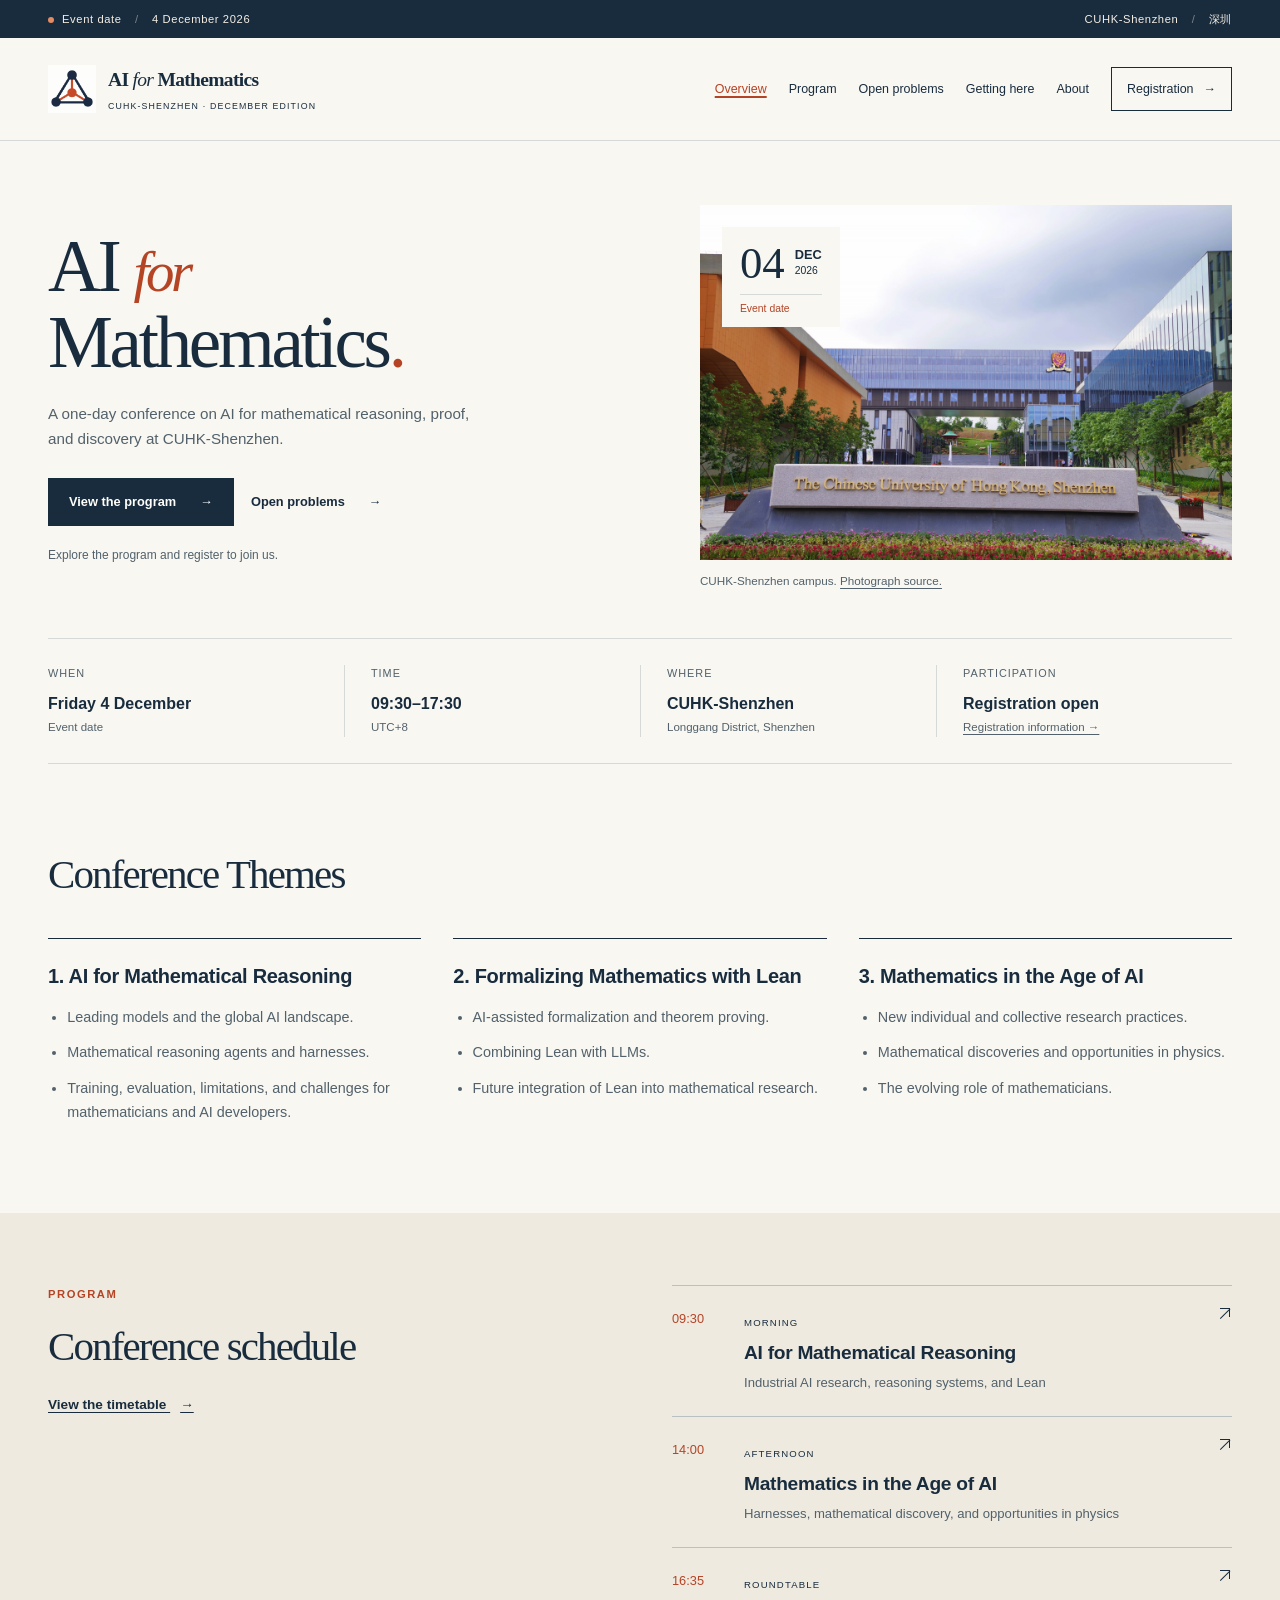
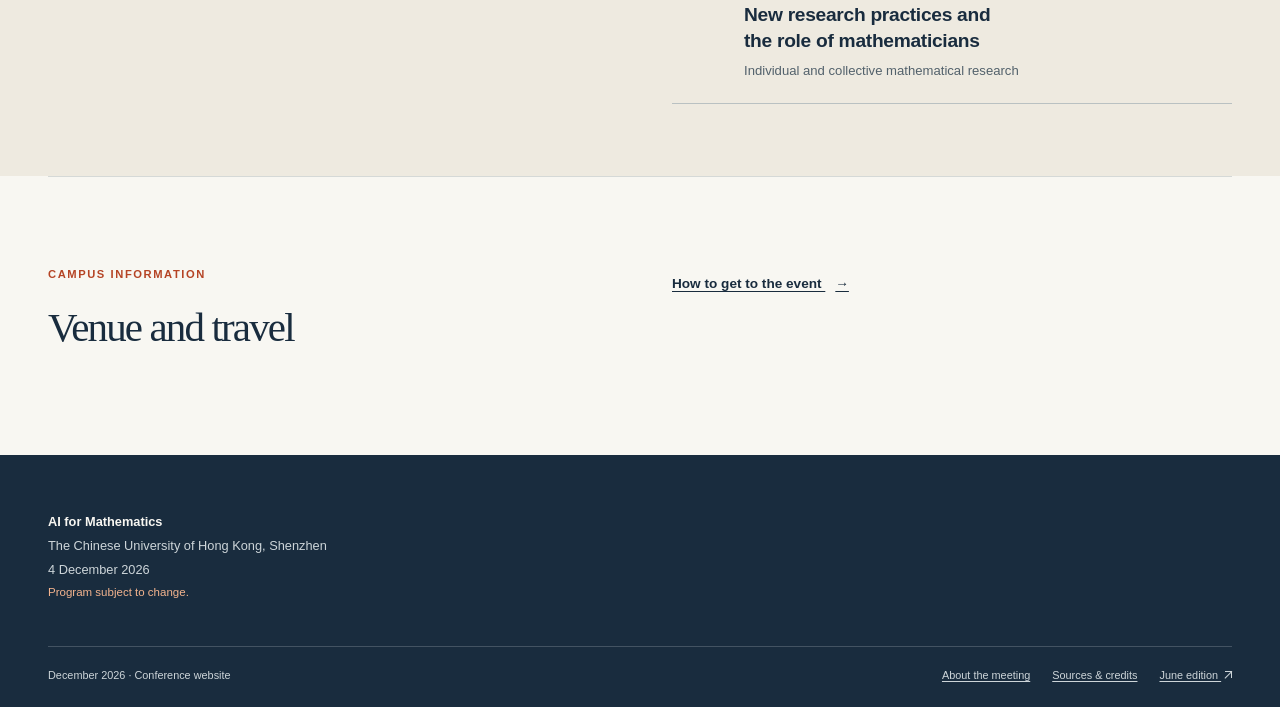
==== index.html @ a3232b74 "Move conference date to 4 December and simplify venue introduction" ====
<!doctype html>
<html lang="en">
<head>
  <meta charset="utf-8">
  <meta name="viewport" content="width=device-width, initial-scale=1">
  <meta name="description" content="A one-day meeting on AI for mathematical reasoning, proof, and discovery at CUHK-Shenzhen in December 2026.">
  <meta name="theme-color" content="#192c3e">
  <meta property="og:title" content="Overview | AI for Mathematics">
  <meta property="og:description" content="A one-day meeting on AI for mathematical reasoning, proof, and discovery at CUHK-Shenzhen in December 2026.">
  <meta property="og:type" content="website">
  <title>Overview | AI for Mathematics · CUHK-Shenzhen</title>
  <link rel="icon" href="assets/images/conference-icon.png" type="image/png">
  <link rel="stylesheet" href="assets/css/styles.css?v=graph-icon">
  <script src="assets/js/event-config.js?v=date-20261204" defer></script>
  <script src="assets/js/main.js?v=website-wording" defer></script>
</head>
<body>
<a class="skip-link" href="#main">Skip to content</a>
<div class="announcement"><div class="container announcement-inner"><span><span class="status-dot"></span><span data-date-status>Event date</span> <span class="announcement-separator">/</span> <span data-event-date>4 December 2026</span></span><span>CUHK-Shenzhen <span class="announcement-separator">/</span> 深圳</span></div></div>
<header class="site-header">
 <div class="container header-inner">
  <a class="brand" href="index.html" aria-label="AI for Mathematics, home"><img class="brand-symbol" src="assets/images/conference-icon.png" alt="" width="48" height="48" aria-hidden="true"><span><strong>AI <i>for</i> Mathematics</strong><small>CUHK-SHENZHEN · DECEMBER EDITION</small></span></a>
  <button class="menu-toggle" type="button" aria-expanded="false" aria-controls="site-nav" hidden><span>Menu</span><span class="menu-icon" aria-hidden="true"></span></button>
  <nav id="site-nav" aria-label="Main navigation"><a href="index.html" aria-current="page">Overview</a>
<a href="program.html">Program</a>
<a href="problems.html">Open problems</a>
<a href="venue.html">Getting here</a>
<a href="about.html?v=jingbang-profile">About</a><a class="nav-register" href="registration.html?v=participation-link">Registration <span aria-hidden="true">→</span></a></nav>
 </div>
</header>
<main id="main" tabindex="-1">

<section class="hero container">
 <div class="hero-copy"><h1>AI <em>for</em><br>Mathematics<span class="orange-dot">.</span></h1><p class="hero-description">A one-day conference on AI for mathematical reasoning, proof, and discovery at CUHK-Shenzhen.</p><div class="actions"><a class="button button-primary" href="program.html">View the program <span aria-hidden="true">→</span></a><a class="button button-text" href="problems.html">Open problems <span aria-hidden="true">→</span></a></div><p class="hero-note">Explore the program and register to join us.</p></div>
 <figure class="hero-figure"><div class="hero-art-wrap hero-photo-wrap"><img src="assets/images/cuhk-shenzhen.jpg" alt="CUHK-Shenzhen campus buildings and the university name on the entrance sign" width="2560" height="1709" fetchpriority="high"><div class="date-stamp"><span data-date-day>04</span><div><strong data-date-month>DEC</strong><small data-date-year>2026</small></div><small class="stamp-label" data-date-status>Event date</small></div></div><figcaption>CUHK-Shenzhen campus. <a href="credits.html#campus-photo">Photograph source.</a></figcaption></figure>
</section>
<div class="container"><dl class="event-strip"><div><dt>When</dt><dd><span data-event-weekday>Friday, 4 December</span><small data-date-status>Event date</small></dd></div><div><dt>Time</dt><dd><span data-event-hours>09:30–17:30</span><small>UTC+8</small></dd></div><div><dt>Where</dt><dd>CUHK-Shenzhen<small>Longgang District, Shenzhen</small></dd></div><div><dt>Participation</dt><dd><span data-registration-state>Registration open</span><small><a href="registration.html?v=participation-link">Registration information →</a></small></dd></div></dl></div>
<section class="section container" aria-labelledby="conference-themes">
 <h2 class="themes-heading" id="conference-themes">Conference Themes</h2>
 <div class="theme-grid">
  <article><h3>1. AI for Mathematical Reasoning</h3><ul><li>Leading models and the global AI landscape.</li><li>Mathematical reasoning agents and harnesses.</li><li>Training, evaluation, limitations, and challenges for mathematicians and AI developers.</li></ul></article>
  <article><h3>2. Formalizing Mathematics with Lean</h3><ul><li>AI-assisted formalization and theorem proving.</li><li>Combining Lean with LLMs.</li><li>Future integration of Lean into mathematical research.</li></ul></article>
  <article><h3>3. Mathematics in the Age of AI</h3><ul><li>New individual and collective research practices.</li><li>Mathematical discoveries and opportunities in physics.</li><li>The evolving role of mathematicians.</li></ul></article>
 </div>
</section>
<section class="program-peek"><div class="container split-section"><div><div class="eyebrow">PROGRAM</div><h2>Conference schedule</h2><a class="text-link" href="program.html">View the timetable <span aria-hidden="true">→</span></a></div><div class="day-outline"><a href="program.html#morning"><span class="outline-time">09:30</span><div><small>MORNING</small><h3>AI for Mathematical Reasoning</h3><p>Industrial AI research, reasoning systems, and Lean</p></div><span class="external-arrow" aria-hidden="true"></span></a><a href="program.html#afternoon"><span class="outline-time">14:00</span><div><small>AFTERNOON</small><h3>Mathematics in the Age of AI</h3><p>Harnesses, mathematical discovery, and opportunities in physics</p></div><span class="external-arrow" aria-hidden="true"></span></a><a href="program.html#roundtable"><span class="outline-time">16:35</span><div><small>ROUNDTABLE</small><h3>New research practices and the role of mathematicians</h3><p>Individual and collective mathematical research</p></div><span class="external-arrow" aria-hidden="true"></span></a></div></div></section>
<section class="container section final-split"><div><div class="eyebrow">CAMPUS INFORMATION</div><h2>Venue and travel</h2></div><div><a class="text-link" href="venue.html">How to get to the event <span aria-hidden="true">→</span></a></div></section>

</main>
<footer class="site-footer"><div class="container footer-top"><div class="footer-details"><strong>AI for Mathematics</strong><span>The Chinese University of Hong Kong, Shenzhen</span><span data-event-date>4 December 2026</span><small>Program subject to change.</small></div></div><div class="container footer-bottom"><span>December 2026 · Conference website</span><div><a href="about.html?v=jingbang-profile">About the meeting</a><a href="credits.html">Sources &amp; credits</a><a href="https://rybindmitry.github.io/events/ai-math-day.html" target="_blank" rel="noopener noreferrer">June edition&nbsp;<span class="external-arrow" aria-hidden="true"></span></a></div></div></footer><div class="toast" role="status" aria-live="polite"></div>
</body>
</html>
---- assets/css/styles.css ----
/* Shared static-site styles. No external fonts or runtime dependencies. */
:root {
  --ink: #192c3e;
  --muted: #52616b;
  --paper: #f8f7f2;
  --white: #fffefa;
  --line: #d5d9d7;
  --accent: #b54425;
  --orange: #e58b62;
  --soft: #eeeae0;
  --serif: Georgia, 'Times New Roman', serif;
  --sans: -apple-system, BlinkMacSystemFont, 'Segoe UI', sans-serif;
}
* { box-sizing: border-box; }
html { scroll-behavior: smooth; scroll-padding-top: 2rem; }
body { margin: 0; background: var(--paper); color: var(--ink); font: 1rem/1.65 var(--sans); }
[hidden] { display: none !important; }
::selection { background: #f3c5a9; color: var(--ink); }
a { color: inherit; text-underline-offset: .22em; text-decoration-thickness: 1px; }
a:hover { color: var(--accent); }
button, input { font: inherit; }
button, a { -webkit-tap-highlight-color: transparent; }
button { cursor: pointer; }
:focus-visible { outline: 3px solid var(--accent); outline-offset: 5px; }
img { display: block; max-width: 100%; height: auto; }
figure, dl, dd { margin: 0; }
h1, h2, h3, p { margin: 0 0 1rem; }
h1, h2, h3 { line-height: 1.12; font-weight: 500; text-wrap: balance; }
h1, h2 { font-family: var(--serif); letter-spacing: -.045em; }
h1 { font-size: clamp(3rem, 5.6vw, 5.5rem); }
h2 { font-size: clamp(2rem, 3.2vw, 3rem); }
h3 { font-size: 1.25rem; font-weight: 600; line-height: 1.35; letter-spacing: -.015em; }
h1 em, h2 em { font-weight: 400; color: var(--accent); }
p { color: var(--muted); }
p:last-child { margin-bottom: 0; }
small, .small, .source-note { font-size: .82rem; line-height: 1.65; }
strong { font-weight: 600; }
hr { border: 0; border-top: 1px solid var(--line); margin: 2rem 0; }
.container { width: min(1200px, calc(100% - 96px)); margin-inline: auto; }
.section { padding-block: 88px; }
.section-top-small { padding-top: 24px; }
.section-bottom { padding-bottom: 88px; }
.eyebrow { color: var(--accent); font-size: .7rem; font-weight: 700; letter-spacing: .14em; line-height: 1.65; margin-bottom: 1.3rem; text-transform: uppercase; }
.muted, figcaption { color: var(--muted); }
figcaption { font-size: .73rem; line-height: 1.6; padding-top: .75rem; }
.skip-link { position: fixed; z-index: 20; top: 8px; left: 8px; padding: .7rem 1.2rem; background: var(--white); transform: translateY(-150%); }
.skip-link:focus { transform: translateY(0); }
.sr-only { position: absolute; width: 1px; height: 1px; padding: 0; margin: -1px; overflow: hidden; clip-path: inset(50%); white-space: nowrap; border: 0; }
.announcement { background: var(--ink); color: #f5eee3; font-size: .7rem; letter-spacing: .055em; }
.announcement-inner { min-height: 38px; display: flex; justify-content: space-between; align-items: center; gap: 12px; }
.announcement-separator { opacity: .45; margin-inline: .6rem; }
.status-dot { display: inline-block; width: 6px; height: 6px; border-radius: 50%; background: var(--orange); margin-right: .5rem; vertical-align: middle; }
.site-header { border-bottom: 1px solid var(--line); }
.header-inner { display: flex; justify-content: space-between; align-items: center; gap: 24px; min-height: 102px; }
.brand { display: flex; align-items: center; gap: 12px; text-decoration: none; flex-shrink: 0; }
.brand-symbol { display: block; width: 48px; height: 48px; flex: 0 0 auto; object-fit: contain; }
.brand strong { display: block; font-family: var(--serif); font-size: 1.22rem; letter-spacing: -.035em; }
.brand i { font-weight: 400; }
.brand small { display: block; font-size: .55rem; letter-spacing: .13em; margin-top: 3px; }
#site-nav { display: flex; align-items: center; gap: 22px; }
#site-nav a { display: flex; align-items: center; gap: 10px; min-height: 44px; font-size: .78rem; text-decoration: none; white-space: nowrap; }
#site-nav a[aria-current] { color: var(--accent); text-decoration: underline; text-decoration-thickness: 2px; }
#site-nav .nav-register { padding-inline: 15px; border: 1px solid var(--ink); }
#site-nav .nav-register:hover { background: var(--ink); color: var(--white); }
.menu-toggle { min-height: 44px; padding: 8px 12px; border: 1px solid var(--line); background: transparent; color: var(--ink); align-items: center; gap: 12px; }
.menu-icon, .menu-icon::after { display: block; width: 16px; height: 1px; background: currentColor; }
.menu-icon::after { content: ''; transform: translateY(5px); }
.actions { display: flex; flex-wrap: wrap; align-items: center; gap: 16px; margin-top: 1.7rem; }
.button { display: inline-flex; justify-content: center; align-items: center; gap: 24px; min-height: 48px; padding: 12px 20px; font-size: .8rem; font-weight: 600; line-height: 1.6; text-decoration: none; border: 1px solid transparent; text-align: center; }
.button-primary { background: var(--ink); color: var(--white); }
.button-primary:hover { background: var(--accent); color: white; }
.button-outline { border-color: var(--ink); background: transparent; color: var(--ink); }
.button-outline:hover { background: var(--ink); color: var(--white); }
.button-text { padding-inline: 0; }
.button-text:hover { text-decoration: underline; }
.button-light { background: var(--paper); color: var(--ink); }
.button-light:hover { background: #f3c5a9; color: var(--ink); }
.text-link { display: inline-block; font-size: .85rem; font-weight: 600; padding-block: 8px; }
.text-link span { margin-left: 10px; }
.external-arrow { display: inline-block; position: relative; width: .7em; height: .7em; margin-left: .3em; vertical-align: .05em; flex: 0 0 .7em; }
.external-arrow::before { content: ''; position: absolute; inset: 0 0 auto auto; width: .55em; height: .55em; border-top: 1px solid currentColor; border-right: 1px solid currentColor; }
.external-arrow::after { content: ''; position: absolute; top: 0; right: 0; width: .9em; border-top: 1px solid currentColor; transform: rotate(-45deg); transform-origin: right; }
.hero { display: grid; grid-template-columns: 1.12fr 1fr; gap: 56px; padding-block: 64px 48px; align-items: center; }
.hero h1 { font-size: clamp(3.8rem, 5.7vw, 5.6rem); line-height: 1.04; margin-bottom: 20px; }
.hero h1 em { font-size: .78em; }
.orange-dot { color: var(--accent); }
.mini-rule { display: inline-block; width: 22px; height: 1px; background: currentColor; vertical-align: middle; margin-right: 8px; }
.hero-description { max-width: 440px; font-size: .95rem; }
.hero-note { font-size: .75rem; margin-top: 20px; }
.hero-art-wrap { position: relative; background: var(--ink); overflow: hidden; }
.hero-art-wrap > img { width: 100%; aspect-ratio: 1.08; object-fit: cover; }
.hero-art-wrap.hero-photo-wrap > img { aspect-ratio: 3 / 2; }
.date-stamp { position: absolute; top: 22px; left: 22px; display: grid; grid-template-columns: auto auto; column-gap: 10px; background: var(--paper); padding: 14px 18px 10px; }
.date-stamp > span { font-family: var(--serif); font-size: 2.8rem; line-height: 1; }
.date-stamp > div { display: grid; align-content: center; }
.date-stamp strong { font-size: .8rem; line-height: 1.1; }
.date-stamp small { font-size: .65rem; }
.date-stamp .stamp-label { grid-column: 1/-1; border-top: 1px solid var(--line); padding-top: 5px; margin-top: 8px; color: var(--accent); }
.art-label { display: flex; align-items: flex-end; justify-content: space-between; gap: 16px; position: absolute; bottom: 24px; left: 24px; right: 24px; font-size: .61rem; letter-spacing: .12em; line-height: 1.6; color: #f8f7f2; }
.art-label > span:last-child { font-size: 1.5rem; color: var(--orange); }
.event-strip { display: grid; grid-template-columns: repeat(4, 1fr); border-block: 1px solid var(--line); padding-block: 26px; }
.event-strip > div { border-left: 1px solid var(--line); padding-inline: 26px; }
.event-strip > div:first-child { border-left: 0; padding-left: 0; }
dt { font-size: .68rem; letter-spacing: .09em; text-transform: uppercase; color: var(--muted); margin-bottom: 8px; }
.event-strip dd { font-size: 1rem; font-weight: 600; }
.event-strip small { display: block; color: var(--muted); font-size: .72rem; font-weight: 400; }
.section-heading, .split-section, .final-split { display: grid; grid-template-columns: 1fr 1fr; gap: 64px; align-items: start; }
.section-heading { align-items: end; margin-bottom: 40px; }
.section-heading > p { max-width: 440px; }
.section-heading h2 { margin-bottom: 0; }
.themes-heading { margin-bottom: 40px; }
.theme-grid { display: grid; grid-template-columns: repeat(3, 1fr); gap: 32px; }
.theme-grid article { padding-top: 24px; border-top: 1px solid var(--ink); }
.theme-grid ul { margin: 0; padding-left: 1.2rem; color: var(--muted); font-size: .9rem; }
.theme-grid li + li { margin-top: 12px; }
.theme-grid strong { color: var(--ink); }
.program-peek, .problem-session-band { background: var(--soft); padding-block: 72px; }
.day-outline > a { display: grid; grid-template-columns: 54px 1fr 18px; gap: 18px; border-top: 1px solid #b9c1c2; padding-block: 22px; text-decoration: none; }
.day-outline > a:last-child { border-bottom: 1px solid #b9c1c2; }
.outline-time { font-size: .8rem; font-variant-numeric: tabular-nums; color: var(--accent); }
.day-outline small { font-size: .6rem; letter-spacing: .12em; }
.day-outline h3 { margin-block: 6px; font-size: 1.2rem; }
.day-outline p { font-size: .82rem; }
.problem-banner { background: var(--ink); color: var(--paper); display: grid; grid-template-columns: 1fr 1fr; gap: 32px; padding: 48px; align-items: center; }
.problem-banner .eyebrow, .problem-banner h2 em { color: #f4b48e; }
.problem-banner p { color: #cdd5d9; font-size: .9rem; }
.math-art { min-width: 0; }
.math-art img { width: 100%; }
.math-art > span { display: block; color: #cdd5d9; text-align: center; font-family: var(--serif); font-style: italic; font-size: .9rem; }
.final-split { border-top: 1px solid var(--line); }
.site-footer { background: var(--ink); color: var(--paper); padding-block: 56px 22px; }
.footer-top { display: flex; justify-content: space-between; gap: 32px; padding-bottom: 44px; }
.footer-details { display: grid; gap: 3px; font-size: .8rem; color: #cdd5d9; }
.footer-details strong { color: var(--paper); }
.footer-details small { color: #f4b48e; font-size: .72rem; }
.footer-bottom { border-top: 1px solid #435362; padding-top: 20px; display: flex; justify-content: space-between; gap: 24px; font-size: .68rem; color: #cdd5d9; }
.footer-bottom > div { display: flex; flex-wrap: wrap; gap: 22px; }
.site-footer a:hover { color: #f4b48e; }
.page-intro { padding-block: 64px 42px; border-bottom: 1px solid var(--line); margin-bottom: 24px; }
.page-intro h1 { max-width: 900px; }
.page-lead { max-width: 650px; font-size: 1.05rem; margin-top: 22px; }
.program-subtitle { font-family: var(--serif); color: var(--ink); font-size: clamp(1.4rem, 2.4vw, 2rem); line-height: 1.3; }
.program-date { font-size: .9rem; }
.program-overview { max-width: 750px; margin-top: 22px; font-size: 1.05rem; }
.program-overview p + p { margin-top: 12px; }
.program-period-label { color: var(--accent); font-size: .78em; font-weight: 700; letter-spacing: .08em; margin-right: .4em; }
.notice { display: flex; align-items: flex-start; gap: 16px; background: #f0e9db; border-left: 3px solid var(--accent); padding: 20px 24px; font-size: .88rem; }
.notice strong { display: block; margin-bottom: 4px; }
.notice-mark { flex: 0 0 23px; border: 1px solid var(--accent); color: var(--accent); text-align: center; height: 23px; line-height: 21px; border-radius: 50%; font-family: var(--serif); font-style: italic; }
.program-toolbar { display: flex; flex-wrap: wrap; align-items: center; justify-content: space-between; gap: 20px; padding-block: 30px; }
.filter-group { display: inline-flex; flex-wrap: wrap; border: 1px solid var(--line); padding: 4px; gap: 4px; }
.filter-group button { min-height: 40px; border: 0; background: transparent; padding: 8px 16px; color: var(--ink); font-size: .78rem; }
.filter-group button[aria-pressed=true] { background: var(--ink); color: var(--paper); }
.filter-group button:hover { text-decoration: underline; }
.toolbar-links { display: flex; flex-wrap: wrap; align-items: center; gap: 20px; font-size: .75rem; }
.text-button { border: 0; padding: 8px 0; background: transparent; color: var(--ink); font-size: .8rem; text-decoration: underline; text-underline-offset: .2em; min-height: 44px; }
.schedule-block { margin-top: 30px; }
.schedule-heading { display: flex; align-items: baseline; gap: 32px; padding-block: 18px; border-bottom: 2px solid var(--ink); }
.schedule-heading > span { font-size: .7rem; text-transform: uppercase; letter-spacing: .1em; color: var(--accent); min-width: 86px; }
.schedule-heading h2 { font-size: 2rem; margin: 0; min-width: 0; }
.schedule-row { display: grid; grid-template-columns: 86px 1fr 64px; gap: 32px; border-bottom: 1px solid var(--line); padding: 28px 20px 28px 0; }
.session-time { display: grid; align-content: start; font-size: .88rem; font-variant-numeric: tabular-nums; }
.session-time time { font-weight: 600; }
.session-time span { color: var(--muted); }
.session-type { color: var(--accent); font-size: .64rem; letter-spacing: .1em; text-transform: uppercase; }
.session-content h3 { margin-block: 6px 8px; }
.session-content p { font-size: .88rem; margin-bottom: 6px; }
.session-content .speaker-status { font-size: .75rem; font-style: italic; }
.session-duration { color: var(--muted); text-align: right; font-size: .75rem; padding-top: 4px; }
.schedule-break { background: var(--soft); padding-left: 16px; }
.schedule-break h3 { font-family: var(--serif); font-weight: 400; font-size: 1.4rem; }
.simple-callout { padding: 36px; border: 1px solid var(--line); display: flex; flex-wrap: wrap; justify-content: space-between; align-items: center; gap: 24px; }
.simple-callout h2 { font-size: 2rem; }
.simple-callout > div { max-width: 700px; }
.simple-callout .actions { margin-top: 0; }
.registration-layout, .about-grid, .venue-lead, .problem-intro, .travel-layout, .faq-section { display: grid; grid-template-columns: 1fr 1fr; gap: 64px; align-items: start; }
.registration-panel, .about-facts { background: var(--white); padding: 36px; border: 1px solid var(--line); }
.registration-panel h2 { margin-top: 24px; }
.pill { display: inline-flex; align-items: center; padding: 5px 10px; font-size: .65rem; letter-spacing: .06em; font-weight: 600; border: 1px solid #cba58a; color: #88371e; background: #fbefe5; }
.opening-line { font-size: .85rem; font-weight: 600; margin-bottom: 8px; }
.registration-closed { padding: 20px; background: var(--soft); margin-top: 24px; }
.registration-open, .registration-qr { margin-top: 24px; }
.registration-qr img { margin-bottom: 10px; }
.info-list > div { padding-block: 14px; border-bottom: 1px solid var(--line); }
.info-list > div:last-child { border-bottom: 0; }
.info-list small { display: block; color: var(--muted); margin-top: 3px; }
.info-list dt { margin-bottom: 4px; }
.registration-aside { padding-top: 12px; }
.numbered-steps { list-style: none; padding: 0; margin: 28px 0 0; }
.numbered-steps li { display: grid; grid-template-columns: 32px 1fr; gap: 20px; border-top: 1px solid var(--line); padding-block: 24px; }
.numbered-steps li > span { color: var(--accent); font-size: .75rem; }
.numbered-steps p { font-size: .9rem; }
.faq-section { grid-template-columns: .7fr 1fr; }
.faq-list details { border-top: 1px solid var(--line); }
.faq-list details:last-child { border-bottom: 1px solid var(--line); }
.faq-list summary { cursor: pointer; display: flex; align-items: center; justify-content: space-between; gap: 20px; padding-block: 20px; font-size: .92rem; font-weight: 600; list-style: none; }
.faq-list summary::-webkit-details-marker { display: none; }
.faq-list summary > span { color: var(--accent); font-size: 1.2rem; }
.faq-list details[open] summary > span { transform: rotate(45deg); }
.faq-list details p { padding-bottom: 22px; font-size: .9rem; }
.prose h2 { font-size: 2.15rem; }
.spaced-heading { margin-top: 42px; }
.about-grid { grid-template-columns: 1.25fr .8fr; }
.archive-panel { display: grid; grid-template-columns: 160px 1fr; gap: 40px; border-block: 1px solid var(--line); padding-block: 40px; }
.archive-date { display: grid; align-content: start; padding-block: 8px; border-right: 1px solid var(--line); }
.archive-date > span { font-family: var(--serif); font-size: 5rem; line-height: 1; }
.archive-date strong { font-size: .8rem; margin-block: 10px; }
.archive-date small { font-size: .6rem; letter-spacing: .1em; color: var(--accent); }
.problem-guide { padding: 40px; background: var(--soft); }
.problem-guide h2 { font-size: 2.2rem; }
.problem-checklist { display: grid; grid-template-columns: repeat(4, 1fr); gap: 24px; }
.problem-checklist article { border-top: 1px solid var(--line); padding-top: 20px; }
.problem-checklist article > span { display: block; color: var(--accent); font: 2rem/1.2 var(--serif); margin-bottom: 24px; }
.problem-checklist h3 { font-size: 1.1rem; }
.problem-checklist p { font-size: .88rem; }
.download-row { display: flex; flex-wrap: wrap; justify-content: space-between; align-items: center; gap: 24px; margin-top: 32px; padding-top: 24px; border-top: 1px solid var(--line); }
.download-row p { margin: 0; font-size: .9rem; }
.venue-lead { align-items: stretch; gap: 40px; }
.venue-map { align-self: start; background: var(--white); border: 1px solid var(--line); }
.campus-map-link { display: block; }
.campus-map-link img { width: 100%; height: auto; }
.venue-map figcaption { padding: 16px 20px; border-top: 1px solid var(--line); font-size: .78rem; }
.venue-map figcaption p { margin-top: 8px; }
.address-panel { padding-block: 20px; }
address { font-style: normal; margin-bottom: 24px; }
.chinese-address { border-top: 1px solid var(--line); padding-top: 20px; margin-bottom: 20px; }
.chinese-address strong, .chinese-address span { display: block; }
.chinese-address span { color: var(--muted); font-size: .9rem; }
.address-panel .small { margin-block: 12px; }
.venue-details { display: grid; grid-template-columns: repeat(3,1fr); margin-top: 24px; border-block: 1px solid var(--line); }
.venue-details > div { padding: 24px; border-left: 1px solid var(--line); }
.venue-details > div:first-child { padding-left: 0; border-left: 0; }
.venue-details small { display: block; color: var(--muted); }
.travel-layout { grid-template-columns: .7fr 1fr; }
.travel-methods article { display: grid; grid-template-columns: 36px 1fr; gap: 20px; padding-block: 28px; border-top: 1px solid var(--line); }
.travel-methods article:first-child { padding-top: 0; border-top: 0; }
.travel-methods p { font-size: .9rem; }
.transport-symbol { border: 1px solid var(--line); width: 36px; height: 36px; display: grid; place-items: center; color: var(--accent); }
.metro-line { display: inline-block; border: 1px solid var(--line); padding: 0 6px; font-size: .78rem; white-space: nowrap; color: var(--ink); }
.visitor-note { padding: 40px; background: var(--soft); }
.visitor-note .source-note { margin-top: 26px; }
.credits-content { max-width: 850px; padding-bottom: 88px; }
.credits-content article { padding-block: 32px; border-bottom: 1px solid var(--line); scroll-margin-top: 24px; }
.credits-content article:first-child { padding-top: 0; }
.credits-content h2 { font-size: 2.2rem; }
.source-list { list-style: none; padding: 0; }
.source-list li { padding-block: 14px; }
.source-list span { display: block; color: var(--muted); font-size: .85rem; padding-top: 4px; }
.toast { position: fixed; bottom: 24px; left: 50%; transform: translateX(-50%); max-width: calc(100% - 32px); width: max-content; background: var(--ink); color: var(--paper); padding: 12px 20px; font-size: .85rem; box-shadow: 0 4px 20px #192c3e22; z-index: 10; }
.toast:empty { display: none; }
@media (max-width: 1120px) {
  .container { width: calc(100% - 64px); }
  .header-inner { flex-wrap: wrap; padding-block: 20px; gap: 12px; }
  #site-nav { gap: 18px; }
  .hero { gap: 32px; }
  .hero h1 { font-size: clamp(3.4rem, 6vw, 4.7rem); }
  .hero .actions { gap: 8px; }
  .hero .button { padding-inline: 12px; gap: 12px; }
  .registration-layout, .about-grid, .venue-lead, .problem-intro, .travel-layout, .faq-section, .split-section, .section-heading, .final-split { gap: 36px; }
  .event-strip > div { padding-inline: 16px; }
  .event-strip dd { font-size: .9rem; }
}
@media (max-width: 760px) {
  .container { width: calc(100% - 40px); }
  .announcement { font-size: .62rem; letter-spacing: .015em; }
  .announcement-inner { min-height: 40px; }
  .announcement-inner > span:last-child { display: none; }
  .announcement-separator { margin-inline: .3rem; }
  .header-inner { padding-block: 16px; min-height: 84px; gap: 12px; }
  .brand { gap: 8px; }
  .brand-symbol { width: 42px; height: 42px; }
  .brand strong { font-size: 1.12rem; }
  .brand small { font-size: .48rem; letter-spacing: .09em; }
  .menu-toggle:not([hidden]) { display: flex; font-size: .75rem; }
  #site-nav { width: 100%; flex-wrap: wrap; gap: 0; border-top: 1px solid var(--line); margin-top: 4px; padding-top: 8px; }
  #site-nav a { width: 50%; min-height: 48px; padding: 8px; font-size: .85rem; }
  #site-nav .nav-register { border: 0; padding-inline: 8px; }
  #site-nav[data-collapsed=true] { display: none; }
  .hero, .section-heading, .split-section, .final-split, .registration-layout, .about-grid, .venue-lead, .problem-intro, .travel-layout, .faq-section { grid-template-columns: 1fr; gap: 32px; }
  .hero { padding-block: 40px 32px; }
  .hero h1 { font-size: clamp(3rem, 10vw, 4.8rem); }
  .hero-description { max-width: 100%; }
  .hero .actions { gap: 16px; }
  .hero .button { padding-inline: 16px; }
  .hero .button-text { padding-inline: 0; }
  .hero-art-wrap > img { aspect-ratio: 1.25; }
  .date-stamp { top: 18px; left: 18px; padding: 12px 16px 8px; }
  .art-label { bottom: 18px; left: 18px; right: 18px; }
  .event-strip { grid-template-columns: 1fr 1fr; padding-block: 0; }
  .event-strip > div { padding: 20px 16px; }
  .event-strip > div:first-child { padding-left: 0; }
  .event-strip > div:nth-child(3) { padding-left: 0; border-left: 0; }
  .event-strip > div:nth-child(n+3) { border-top: 1px solid var(--line); }
  .event-strip dd { font-size: .9rem; }
  .section { padding-block: 52px; }
  .section-bottom { padding-bottom: 52px; }
  .eyebrow { font-size: .64rem; margin-bottom: 16px; }
  .theme-grid { grid-template-columns: 1fr; gap: 28px; }
  .program-peek, .problem-session-band { padding-block: 48px; }
  .day-outline > a { grid-template-columns: 46px 1fr 14px; gap: 12px; }
  .problem-banner { grid-template-columns: 1fr; padding: 28px; gap: 8px; }
  .math-art img { max-height: 250px; }
  .footer-top { flex-direction: column; gap: 32px; padding-bottom: 32px; }
  .site-footer { padding-top: 40px; }
  .footer-bottom { flex-direction: column; gap: 16px; }
  .footer-bottom > div { gap: 20px; }
  .page-intro { padding-block: 40px 32px; margin-bottom: 24px; }
  .page-intro h1 { font-size: clamp(2.8rem, 9.3vw, 4rem); }
  .page-lead { font-size: 1rem; }
  .notice { padding: 18px; gap: 12px; }
  .program-toolbar { align-items: flex-start; }
  .toolbar-links { gap: 12px 20px; }
  .filter-group { width: 100%; }
  .filter-group button { flex: 1; padding-inline: 10px; }
  .schedule-heading { display: block; }
  .schedule-heading > span { display: block; margin-bottom: 10px; }
  .schedule-heading h2 { font-size: 1.8rem; }
  .schedule-row { grid-template-columns: 58px 1fr; gap: 12px 16px; padding: 22px 0; }
  .session-time { font-size: .78rem; }
  .session-content h3 { font-size: 1.12rem; }
  .session-duration { grid-column: 1; grid-row: 2; text-align: left; padding-top: 0; font-size: .65rem; }
  .session-content { grid-column: 2; grid-row: 1 / 3; }
  .schedule-break { padding-inline: 12px; }
  .registration-panel, .about-facts { padding: 24px; }
  .registration-aside { padding-top: 12px; }
  .problem-checklist { grid-template-columns: 1fr 1fr; gap: 24px; }
  .problem-checklist article > span { margin-bottom: 16px; }
  .problem-guide { padding: 28px; }
  .simple-callout, .visitor-note { padding: 24px; }
  .archive-panel { grid-template-columns: 1fr; gap: 24px; padding-block: 28px; }
  .archive-date { border-right: 0; border-bottom: 1px solid var(--line); padding-bottom: 24px; }
  .archive-date > span { font-size: 3.5rem; }
  .venue-lead { gap: 24px; }
  .address-panel { padding-block: 0; }
  .venue-details { grid-template-columns: 1fr; }
  .venue-details > div { border-left: 0; border-top: 1px solid var(--line); padding: 20px 0; }
  .venue-details > div:first-child { border-top: 0; }
  .travel-methods article { grid-template-columns: 32px 1fr; gap: 16px; }
  .transport-symbol { width: 32px; height: 32px; }
  .credits-content { padding-bottom: 52px; }
}
@media (max-width: 360px) {
  .container { width: calc(100% - 32px); }
  .brand strong { font-size: 1rem; }
  .brand small { font-size: .42rem; }
  .menu-toggle { padding-inline: 8px; }
  .hero .actions { align-items: flex-start; flex-direction: column; gap: 4px; }
  .problem-checklist { grid-template-columns: 1fr; }
}
@media (prefers-reduced-motion: reduce) {
  html { scroll-behavior: auto; }
}
@media print {
  body { background: white; font-size: 10pt; color: #000; }
  .container { width: 100%; }
  .site-header, .announcement, .site-footer, .skip-link, .program-toolbar, .toast { display: none !important; }
  .schedule-block[hidden] { display: block !important; }
  .page-intro { padding-top: 0; }
  .schedule-row { break-inside: avoid; padding-block: 12px; }
  h1 { font-size: 30pt; }
  h2 { font-size: 22pt; }
  .section { padding-block: 24px; }
  a { color: inherit; }
}

/* Organising committee */
.organisers-grid { display: grid; grid-template-columns: repeat(4, minmax(0, 1fr)); gap: 24px; }
.organiser-card { background: var(--white); border: 1px solid var(--line); overflow: hidden; }
.organiser-card > img, .organiser-initials { display: block; width: 100%; aspect-ratio: 1 / 1; object-fit: cover; object-position: center 35%; }
.organiser-initials { display: grid; place-items: center; background: var(--soft); color: var(--navy, #192c3e); font-family: Georgia, serif; font-size: 4rem; }
.organiser-details { padding: 24px; }
.organiser-details h3 { margin: 0 0 12px; font-size: 1.5rem; }
.organiser-details p { margin: 0 0 12px; font-size: .95rem; }
.organiser-position { font-weight: 700; }
.organiser-focus { line-height: 1.6; }
.organiser-details .text-link { font-size: .9rem; }
.organiser-credits { margin-top: 20px; }
@media (max-width: 1000px) { .organisers-grid { grid-template-columns: repeat(2, minmax(0, 1fr)); } }
@media (max-width: 560px) { .organisers-grid { grid-template-columns: 1fr; } }
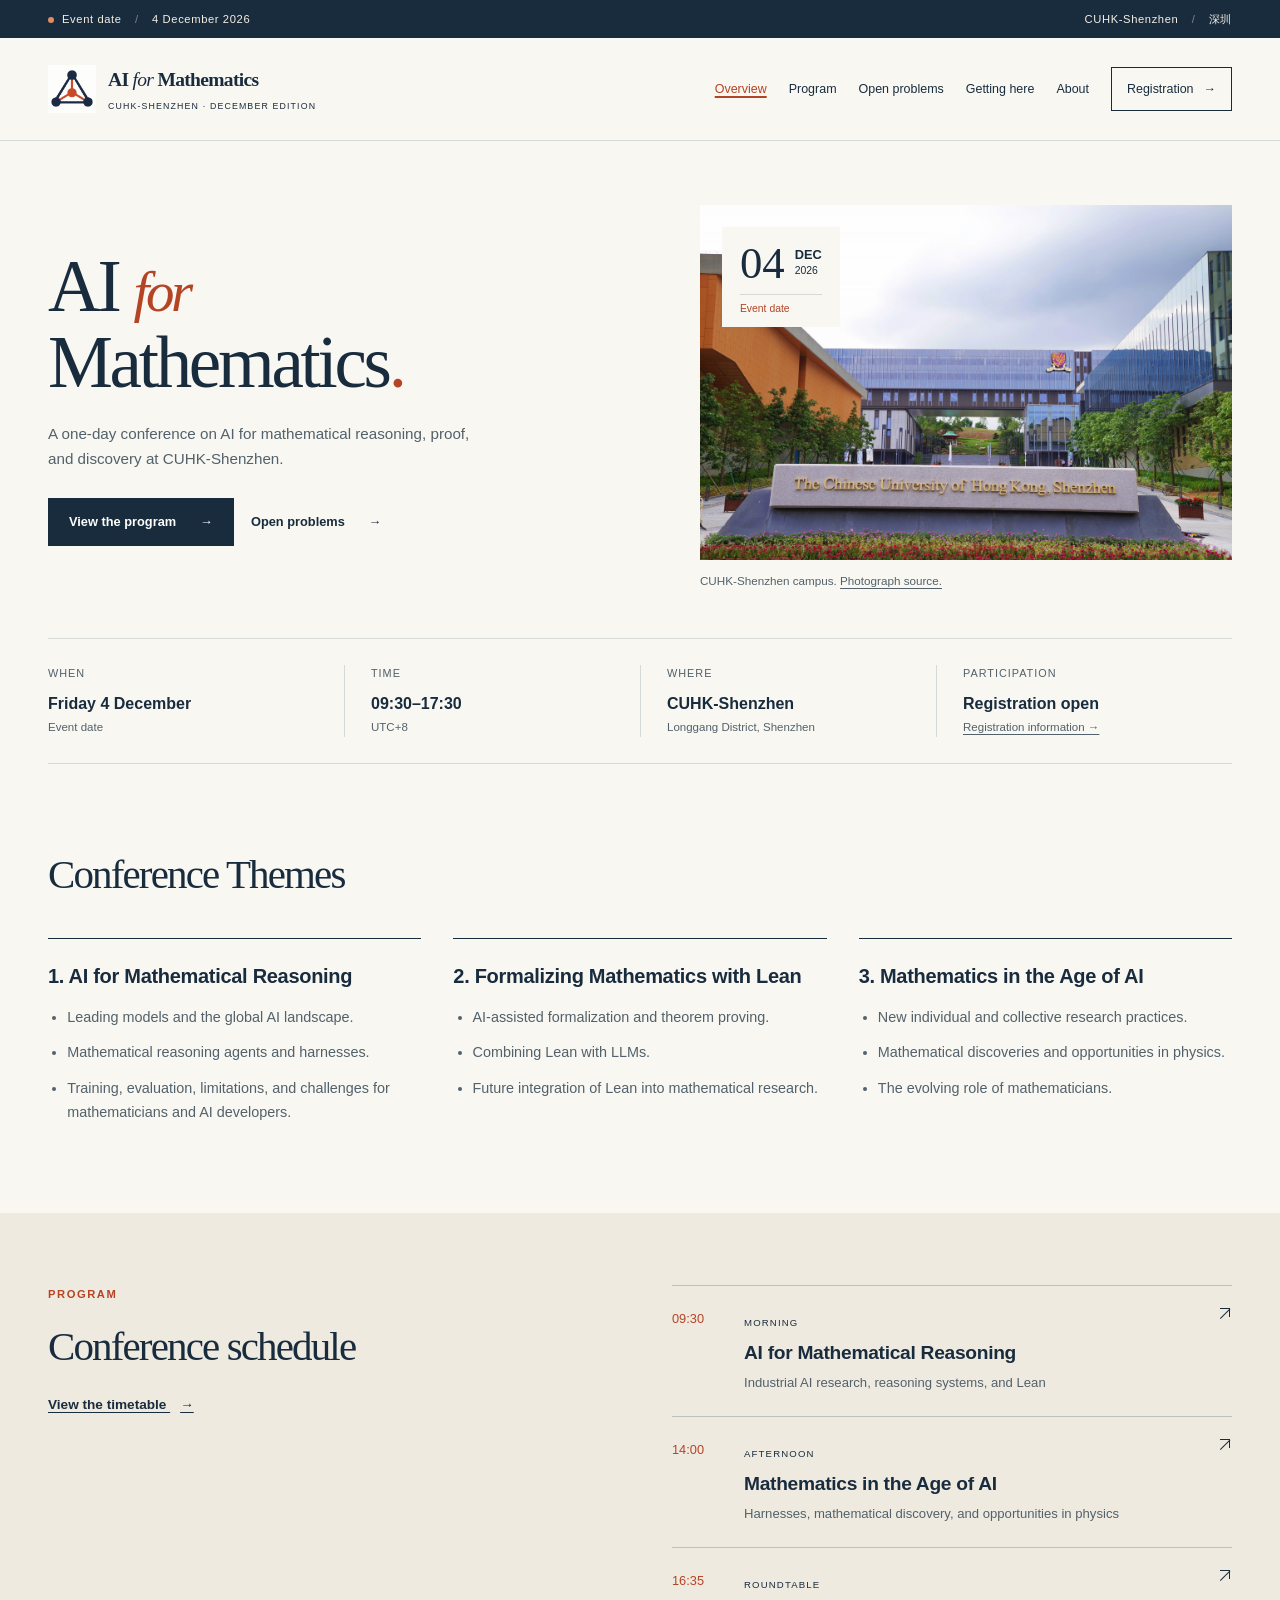
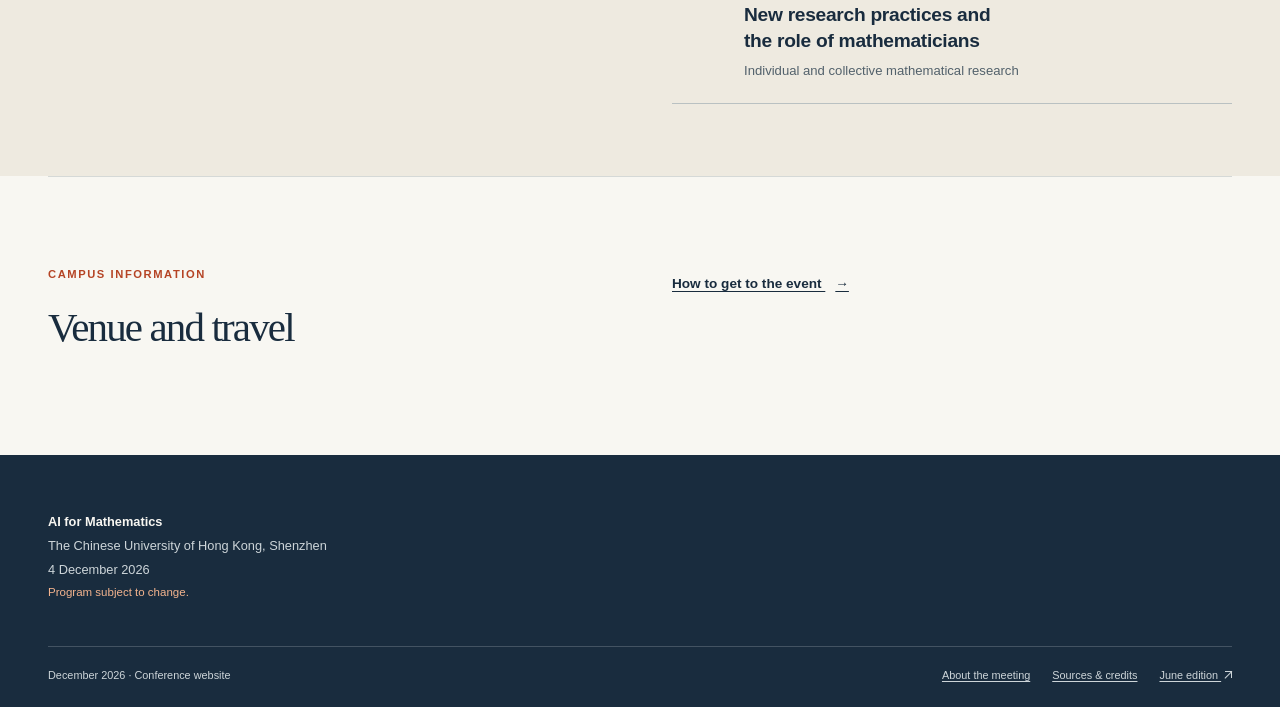
==== commit daca0c5d: "Remove homepage invitation sentence" ====
--- a/index.html
+++ b/index.html
@@ -31,7 +31,7 @@
 <main id="main" tabindex="-1">
 
 <section class="hero container">
- <div class="hero-copy"><h1>AI <em>for</em><br>Mathematics<span class="orange-dot">.</span></h1><p class="hero-description">A one-day conference on AI for mathematical reasoning, proof, and discovery at CUHK-Shenzhen.</p><div class="actions"><a class="button button-primary" href="program.html">View the program <span aria-hidden="true">→</span></a><a class="button button-text" href="problems.html">Open problems <span aria-hidden="true">→</span></a></div><p class="hero-note">Explore the program and register to join us.</p></div>
+ <div class="hero-copy"><h1>AI <em>for</em><br>Mathematics<span class="orange-dot">.</span></h1><p class="hero-description">A one-day conference on AI for mathematical reasoning, proof, and discovery at CUHK-Shenzhen.</p><div class="actions"><a class="button button-primary" href="program.html">View the program <span aria-hidden="true">→</span></a><a class="button button-text" href="problems.html">Open problems <span aria-hidden="true">→</span></a></div></div>
  <figure class="hero-figure"><div class="hero-art-wrap hero-photo-wrap"><img src="assets/images/cuhk-shenzhen.jpg" alt="CUHK-Shenzhen campus buildings and the university name on the entrance sign" width="2560" height="1709" fetchpriority="high"><div class="date-stamp"><span data-date-day>04</span><div><strong data-date-month>DEC</strong><small data-date-year>2026</small></div><small class="stamp-label" data-date-status>Event date</small></div></div><figcaption>CUHK-Shenzhen campus. <a href="credits.html#campus-photo">Photograph source.</a></figcaption></figure>
 </section>
 <div class="container"><dl class="event-strip"><div><dt>When</dt><dd><span data-event-weekday>Friday, 4 December</span><small data-date-status>Event date</small></dd></div><div><dt>Time</dt><dd><span data-event-hours>09:30–17:30</span><small>UTC+8</small></dd></div><div><dt>Where</dt><dd>CUHK-Shenzhen<small>Longgang District, Shenzhen</small></dd></div><div><dt>Participation</dt><dd><span data-registration-state>Registration open</span><small><a href="registration.html?v=participation-link">Registration information →</a></small></dd></div></dl></div>
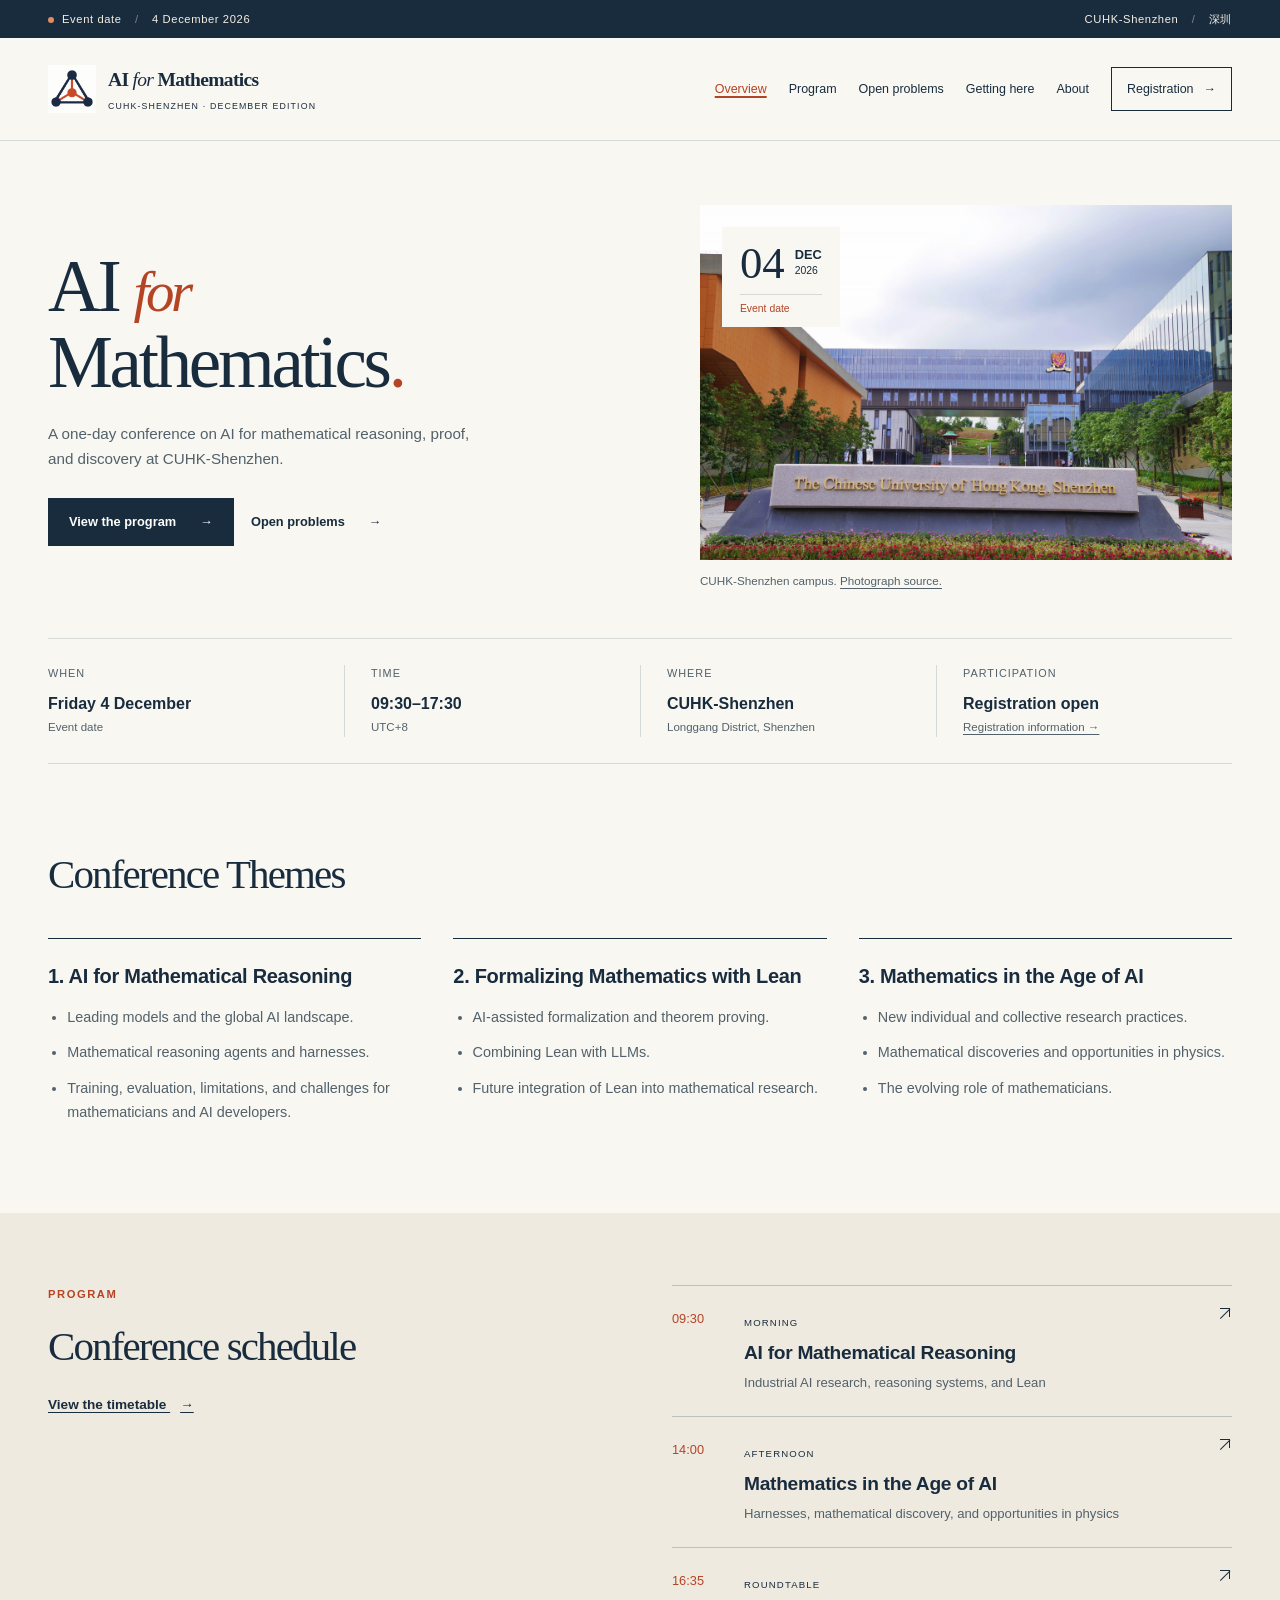
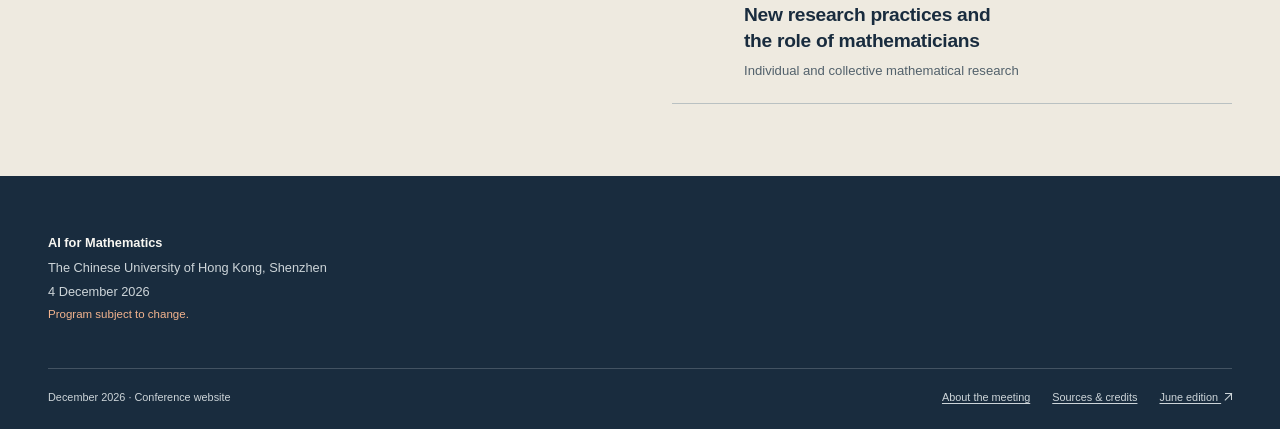
==== commit 8a614a87: "Remove campus information section from overview" ====
--- a/index.html
+++ b/index.html
@@ -44,7 +44,6 @@
  </div>
 </section>
 <section class="program-peek"><div class="container split-section"><div><div class="eyebrow">PROGRAM</div><h2>Conference schedule</h2><a class="text-link" href="program.html">View the timetable <span aria-hidden="true">→</span></a></div><div class="day-outline"><a href="program.html#morning"><span class="outline-time">09:30</span><div><small>MORNING</small><h3>AI for Mathematical Reasoning</h3><p>Industrial AI research, reasoning systems, and Lean</p></div><span class="external-arrow" aria-hidden="true"></span></a><a href="program.html#afternoon"><span class="outline-time">14:00</span><div><small>AFTERNOON</small><h3>Mathematics in the Age of AI</h3><p>Harnesses, mathematical discovery, and opportunities in physics</p></div><span class="external-arrow" aria-hidden="true"></span></a><a href="program.html#roundtable"><span class="outline-time">16:35</span><div><small>ROUNDTABLE</small><h3>New research practices and the role of mathematicians</h3><p>Individual and collective mathematical research</p></div><span class="external-arrow" aria-hidden="true"></span></a></div></div></section>
-<section class="container section final-split"><div><div class="eyebrow">CAMPUS INFORMATION</div><h2>Venue and travel</h2></div><div><a class="text-link" href="venue.html">How to get to the event <span aria-hidden="true">→</span></a></div></section>
 
 </main>
 <footer class="site-footer"><div class="container footer-top"><div class="footer-details"><strong>AI for Mathematics</strong><span>The Chinese University of Hong Kong, Shenzhen</span><span data-event-date>4 December 2026</span><small>Program subject to change.</small></div></div><div class="container footer-bottom"><span>December 2026 · Conference website</span><div><a href="about.html?v=jingbang-profile">About the meeting</a><a href="credits.html">Sources &amp; credits</a><a href="https://rybindmitry.github.io/events/ai-math-day.html" target="_blank" rel="noopener noreferrer">June edition&nbsp;<span class="external-arrow" aria-hidden="true"></span></a></div></div></footer><div class="toast" role="status" aria-live="polite"></div>
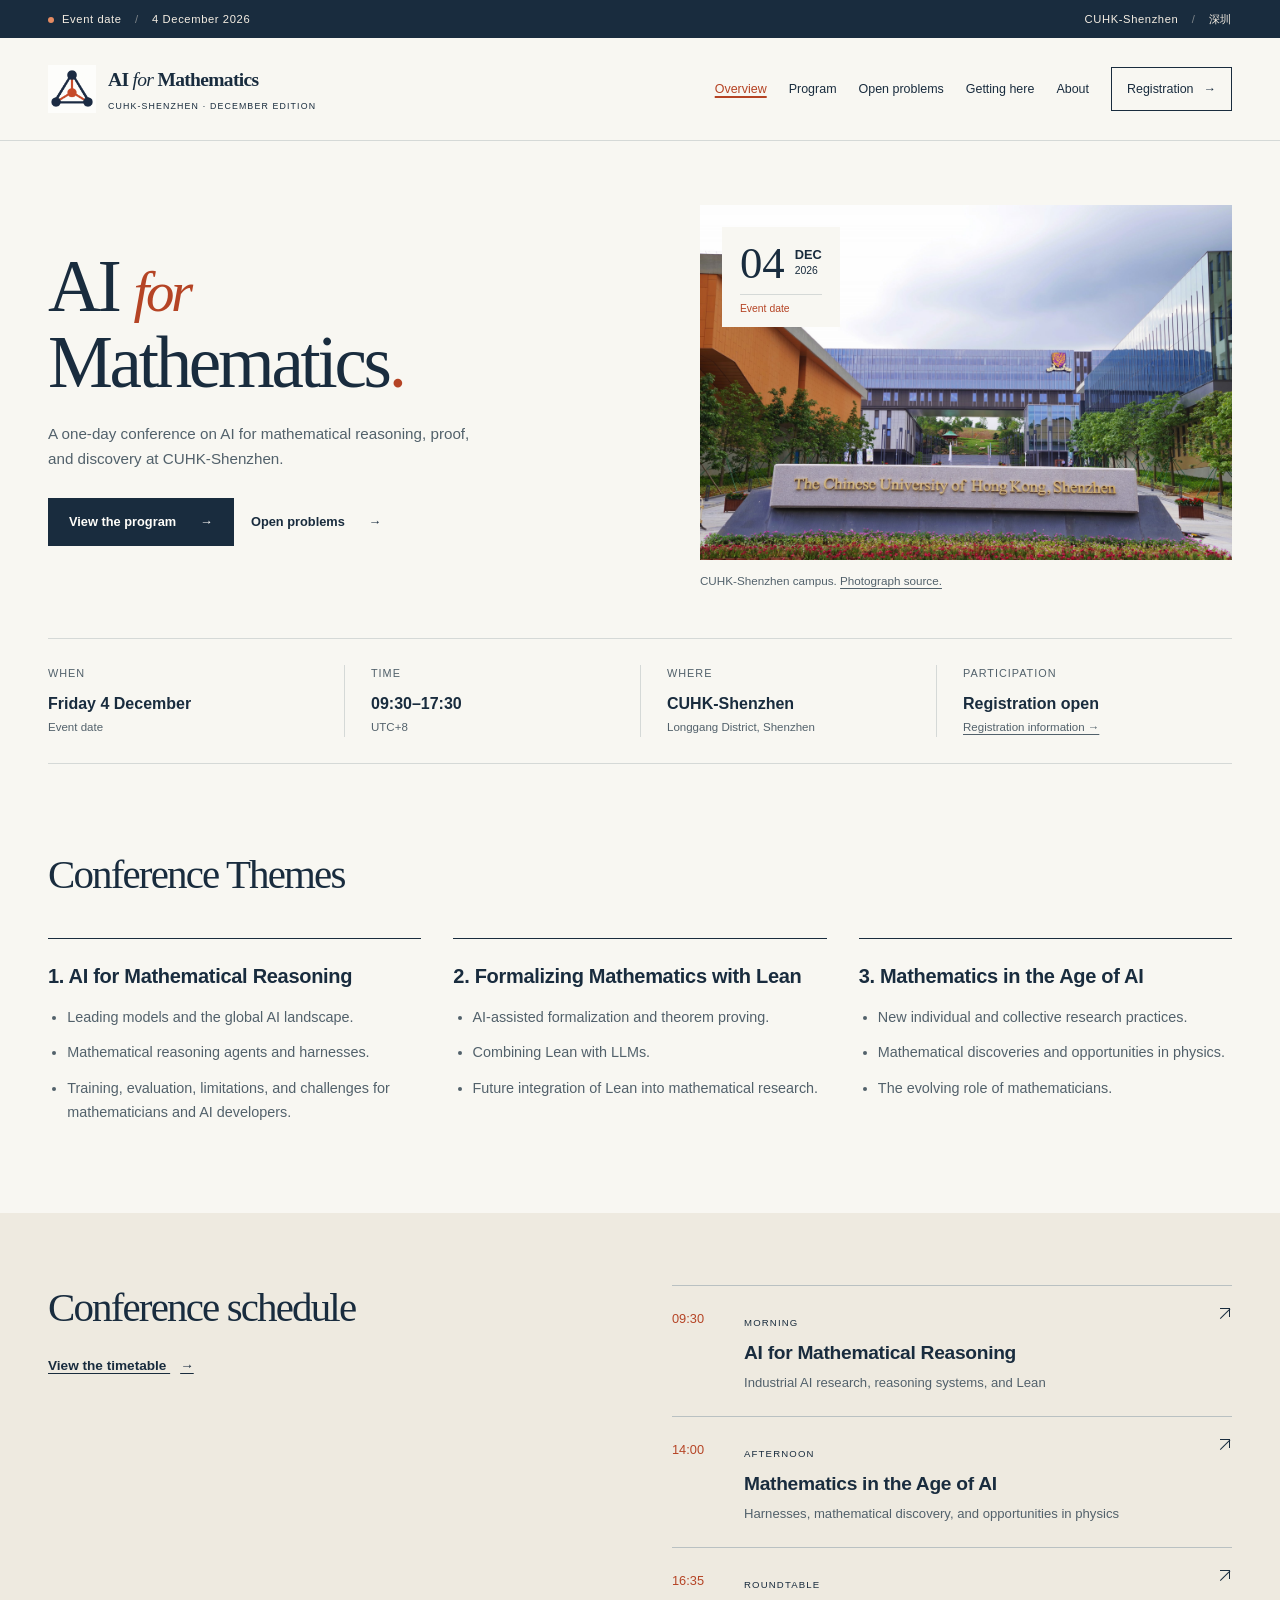
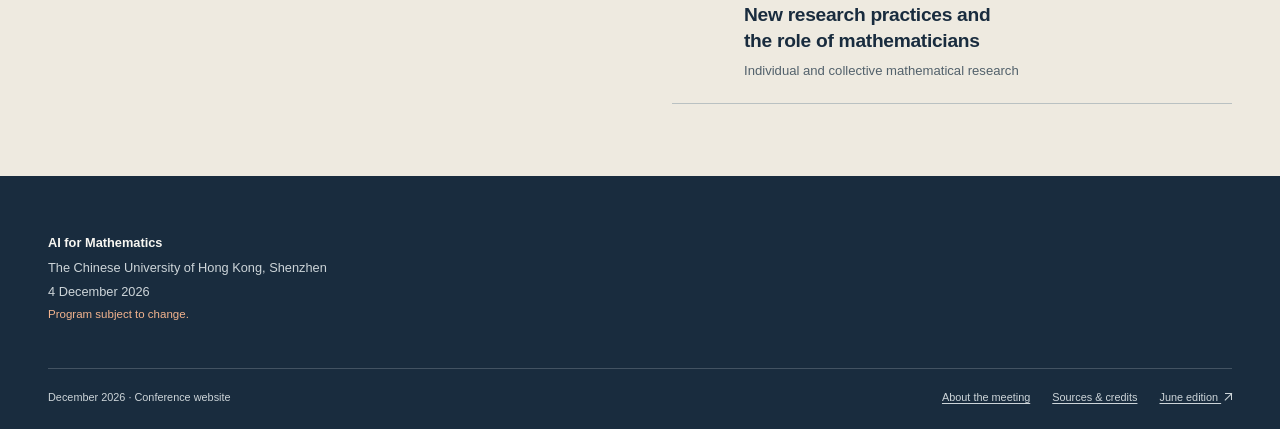
==== commit e31abb31: "Remove redundant labels above page and section headings" ====
--- a/index.html
+++ b/index.html
@@ -43,7 +43,7 @@
   <article><h3>3. Mathematics in the Age of AI</h3><ul><li>New individual and collective research practices.</li><li>Mathematical discoveries and opportunities in physics.</li><li>The evolving role of mathematicians.</li></ul></article>
  </div>
 </section>
-<section class="program-peek"><div class="container split-section"><div><div class="eyebrow">PROGRAM</div><h2>Conference schedule</h2><a class="text-link" href="program.html">View the timetable <span aria-hidden="true">→</span></a></div><div class="day-outline"><a href="program.html#morning"><span class="outline-time">09:30</span><div><small>MORNING</small><h3>AI for Mathematical Reasoning</h3><p>Industrial AI research, reasoning systems, and Lean</p></div><span class="external-arrow" aria-hidden="true"></span></a><a href="program.html#afternoon"><span class="outline-time">14:00</span><div><small>AFTERNOON</small><h3>Mathematics in the Age of AI</h3><p>Harnesses, mathematical discovery, and opportunities in physics</p></div><span class="external-arrow" aria-hidden="true"></span></a><a href="program.html#roundtable"><span class="outline-time">16:35</span><div><small>ROUNDTABLE</small><h3>New research practices and the role of mathematicians</h3><p>Individual and collective mathematical research</p></div><span class="external-arrow" aria-hidden="true"></span></a></div></div></section>
+<section class="program-peek"><div class="container split-section"><div><h2>Conference schedule</h2><a class="text-link" href="program.html">View the timetable <span aria-hidden="true">→</span></a></div><div class="day-outline"><a href="program.html#morning"><span class="outline-time">09:30</span><div><small>MORNING</small><h3>AI for Mathematical Reasoning</h3><p>Industrial AI research, reasoning systems, and Lean</p></div><span class="external-arrow" aria-hidden="true"></span></a><a href="program.html#afternoon"><span class="outline-time">14:00</span><div><small>AFTERNOON</small><h3>Mathematics in the Age of AI</h3><p>Harnesses, mathematical discovery, and opportunities in physics</p></div><span class="external-arrow" aria-hidden="true"></span></a><a href="program.html#roundtable"><span class="outline-time">16:35</span><div><small>ROUNDTABLE</small><h3>New research practices and the role of mathematicians</h3><p>Individual and collective mathematical research</p></div><span class="external-arrow" aria-hidden="true"></span></a></div></div></section>
 
 </main>
 <footer class="site-footer"><div class="container footer-top"><div class="footer-details"><strong>AI for Mathematics</strong><span>The Chinese University of Hong Kong, Shenzhen</span><span data-event-date>4 December 2026</span><small>Program subject to change.</small></div></div><div class="container footer-bottom"><span>December 2026 · Conference website</span><div><a href="about.html?v=jingbang-profile">About the meeting</a><a href="credits.html">Sources &amp; credits</a><a href="https://rybindmitry.github.io/events/ai-math-day.html" target="_blank" rel="noopener noreferrer">June edition&nbsp;<span class="external-arrow" aria-hidden="true"></span></a></div></div></footer><div class="toast" role="status" aria-live="polite"></div>
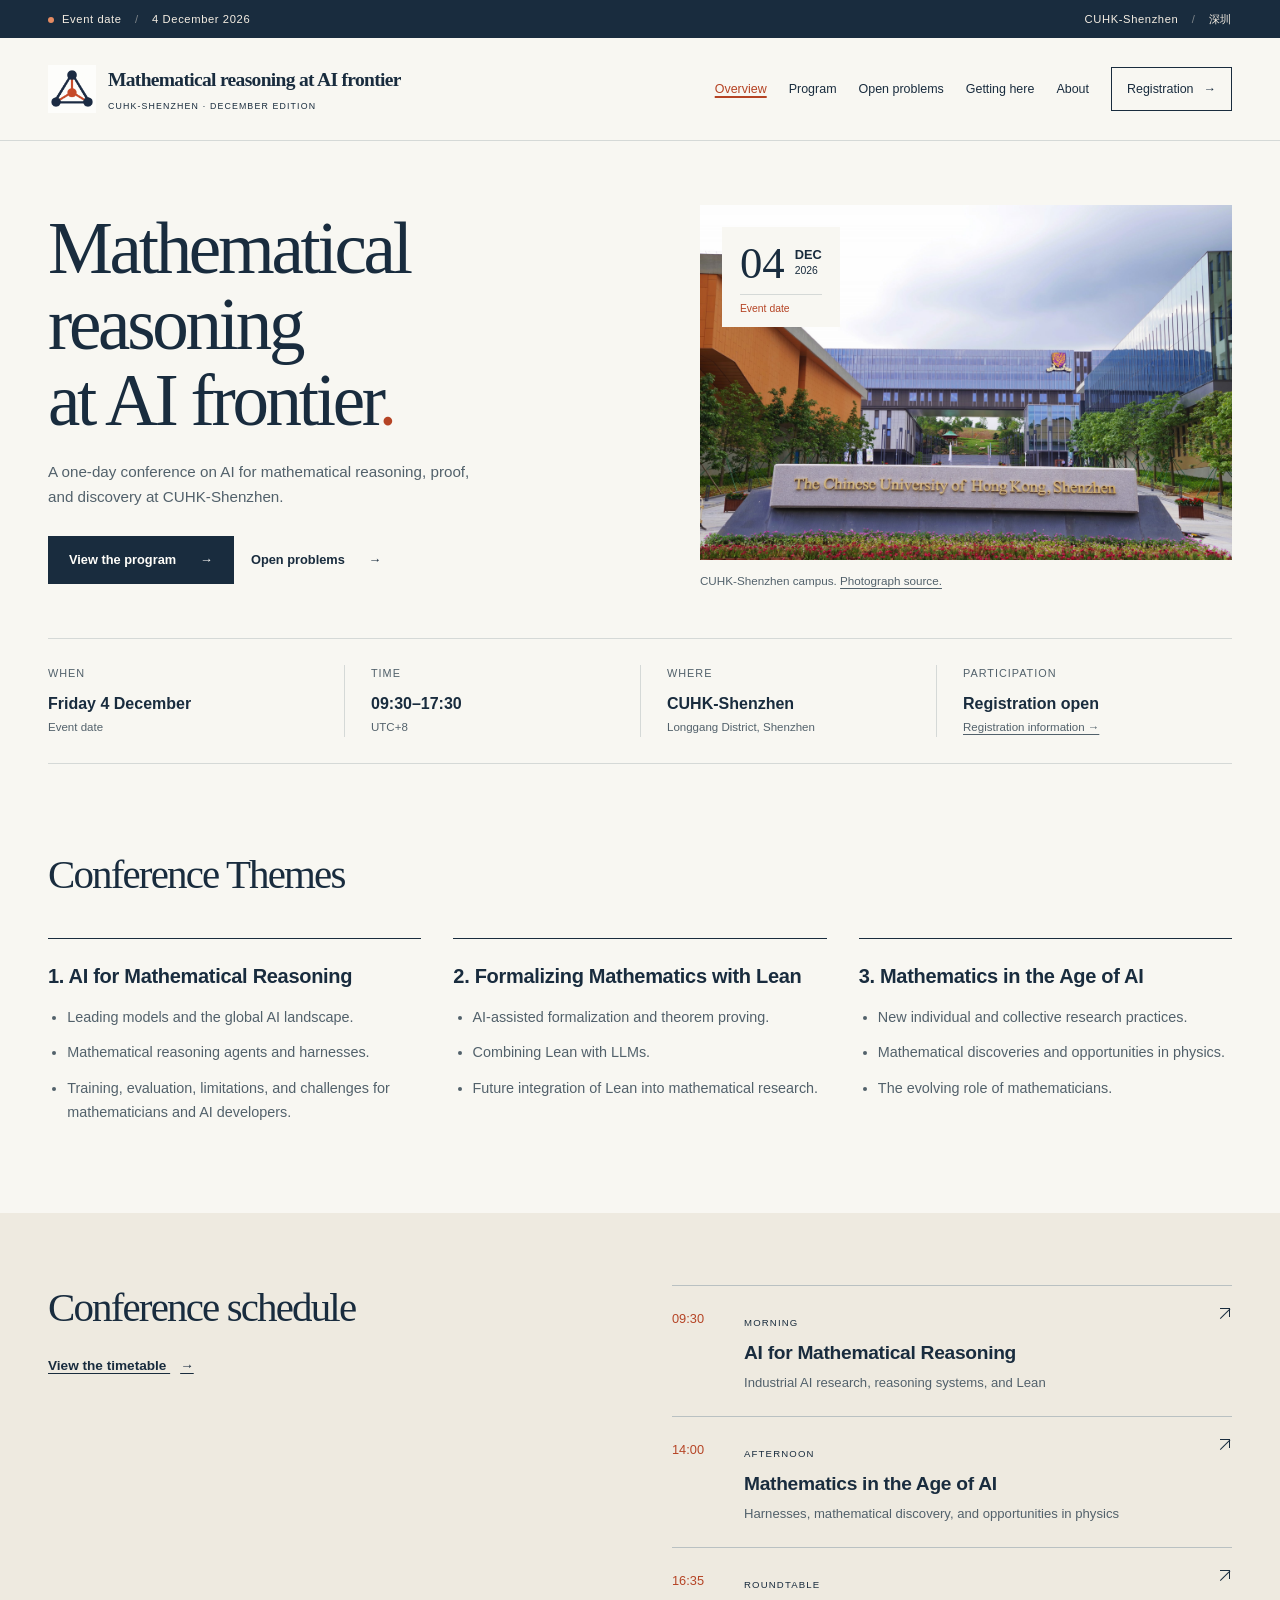
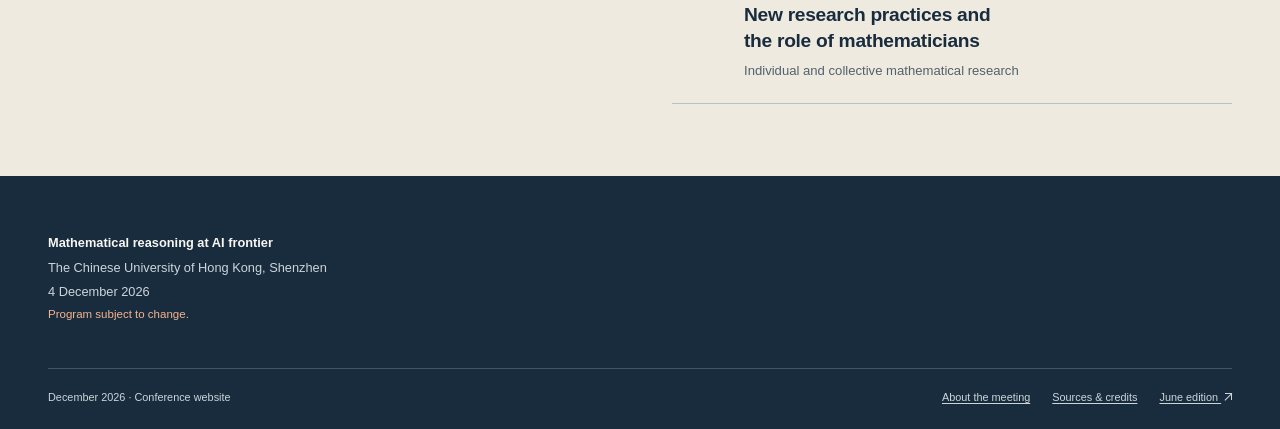
==== commit 63ed00e2: "Rename conference to Mathematical reasoning at AI frontier" ====
--- a/index.html
+++ b/index.html
@@ -5,10 +5,10 @@
   <meta name="viewport" content="width=device-width, initial-scale=1">
   <meta name="description" content="A one-day meeting on AI for mathematical reasoning, proof, and discovery at CUHK-Shenzhen in December 2026.">
   <meta name="theme-color" content="#192c3e">
-  <meta property="og:title" content="Overview | AI for Mathematics">
+  <meta property="og:title" content="Overview | Mathematical reasoning at AI frontier">
   <meta property="og:description" content="A one-day meeting on AI for mathematical reasoning, proof, and discovery at CUHK-Shenzhen in December 2026.">
   <meta property="og:type" content="website">
-  <title>Overview | AI for Mathematics · CUHK-Shenzhen</title>
+  <title>Overview | Mathematical reasoning at AI frontier · CUHK-Shenzhen</title>
   <link rel="icon" href="assets/images/conference-icon.png" type="image/png">
   <link rel="stylesheet" href="assets/css/styles.css?v=graph-icon">
   <script src="assets/js/event-config.js?v=date-20261204" defer></script>
@@ -19,7 +19,7 @@
 <div class="announcement"><div class="container announcement-inner"><span><span class="status-dot"></span><span data-date-status>Event date</span> <span class="announcement-separator">/</span> <span data-event-date>4 December 2026</span></span><span>CUHK-Shenzhen <span class="announcement-separator">/</span> 深圳</span></div></div>
 <header class="site-header">
  <div class="container header-inner">
-  <a class="brand" href="index.html" aria-label="AI for Mathematics, home"><img class="brand-symbol" src="assets/images/conference-icon.png" alt="" width="48" height="48" aria-hidden="true"><span><strong>AI <i>for</i> Mathematics</strong><small>CUHK-SHENZHEN · DECEMBER EDITION</small></span></a>
+  <a class="brand" href="index.html" aria-label="Mathematical reasoning at AI frontier, home"><img class="brand-symbol" src="assets/images/conference-icon.png" alt="" width="48" height="48" aria-hidden="true"><span><strong>Mathematical reasoning at AI frontier</strong><small>CUHK-SHENZHEN · DECEMBER EDITION</small></span></a>
   <button class="menu-toggle" type="button" aria-expanded="false" aria-controls="site-nav" hidden><span>Menu</span><span class="menu-icon" aria-hidden="true"></span></button>
   <nav id="site-nav" aria-label="Main navigation"><a href="index.html" aria-current="page">Overview</a>
 <a href="program.html">Program</a>
@@ -31,7 +31,7 @@
 <main id="main" tabindex="-1">
 
 <section class="hero container">
- <div class="hero-copy"><h1>AI <em>for</em><br>Mathematics<span class="orange-dot">.</span></h1><p class="hero-description">A one-day conference on AI for mathematical reasoning, proof, and discovery at CUHK-Shenzhen.</p><div class="actions"><a class="button button-primary" href="program.html">View the program <span aria-hidden="true">→</span></a><a class="button button-text" href="problems.html">Open problems <span aria-hidden="true">→</span></a></div></div>
+ <div class="hero-copy"><h1>Mathematical reasoning<br>at AI frontier<span class="orange-dot">.</span></h1><p class="hero-description">A one-day conference on AI for mathematical reasoning, proof, and discovery at CUHK-Shenzhen.</p><div class="actions"><a class="button button-primary" href="program.html">View the program <span aria-hidden="true">→</span></a><a class="button button-text" href="problems.html">Open problems <span aria-hidden="true">→</span></a></div></div>
  <figure class="hero-figure"><div class="hero-art-wrap hero-photo-wrap"><img src="assets/images/cuhk-shenzhen.jpg" alt="CUHK-Shenzhen campus buildings and the university name on the entrance sign" width="2560" height="1709" fetchpriority="high"><div class="date-stamp"><span data-date-day>04</span><div><strong data-date-month>DEC</strong><small data-date-year>2026</small></div><small class="stamp-label" data-date-status>Event date</small></div></div><figcaption>CUHK-Shenzhen campus. <a href="credits.html#campus-photo">Photograph source.</a></figcaption></figure>
 </section>
 <div class="container"><dl class="event-strip"><div><dt>When</dt><dd><span data-event-weekday>Friday, 4 December</span><small data-date-status>Event date</small></dd></div><div><dt>Time</dt><dd><span data-event-hours>09:30–17:30</span><small>UTC+8</small></dd></div><div><dt>Where</dt><dd>CUHK-Shenzhen<small>Longgang District, Shenzhen</small></dd></div><div><dt>Participation</dt><dd><span data-registration-state>Registration open</span><small><a href="registration.html?v=participation-link">Registration information →</a></small></dd></div></dl></div>
@@ -46,6 +46,6 @@
 <section class="program-peek"><div class="container split-section"><div><h2>Conference schedule</h2><a class="text-link" href="program.html">View the timetable <span aria-hidden="true">→</span></a></div><div class="day-outline"><a href="program.html#morning"><span class="outline-time">09:30</span><div><small>MORNING</small><h3>AI for Mathematical Reasoning</h3><p>Industrial AI research, reasoning systems, and Lean</p></div><span class="external-arrow" aria-hidden="true"></span></a><a href="program.html#afternoon"><span class="outline-time">14:00</span><div><small>AFTERNOON</small><h3>Mathematics in the Age of AI</h3><p>Harnesses, mathematical discovery, and opportunities in physics</p></div><span class="external-arrow" aria-hidden="true"></span></a><a href="program.html#roundtable"><span class="outline-time">16:35</span><div><small>ROUNDTABLE</small><h3>New research practices and the role of mathematicians</h3><p>Individual and collective mathematical research</p></div><span class="external-arrow" aria-hidden="true"></span></a></div></div></section>
 
 </main>
-<footer class="site-footer"><div class="container footer-top"><div class="footer-details"><strong>AI for Mathematics</strong><span>The Chinese University of Hong Kong, Shenzhen</span><span data-event-date>4 December 2026</span><small>Program subject to change.</small></div></div><div class="container footer-bottom"><span>December 2026 · Conference website</span><div><a href="about.html?v=jingbang-profile">About the meeting</a><a href="credits.html">Sources &amp; credits</a><a href="https://rybindmitry.github.io/events/ai-math-day.html" target="_blank" rel="noopener noreferrer">June edition&nbsp;<span class="external-arrow" aria-hidden="true"></span></a></div></div></footer><div class="toast" role="status" aria-live="polite"></div>
+<footer class="site-footer"><div class="container footer-top"><div class="footer-details"><strong>Mathematical reasoning at AI frontier</strong><span>The Chinese University of Hong Kong, Shenzhen</span><span data-event-date>4 December 2026</span><small>Program subject to change.</small></div></div><div class="container footer-bottom"><span>December 2026 · Conference website</span><div><a href="about.html?v=jingbang-profile">About the meeting</a><a href="credits.html">Sources &amp; credits</a><a href="https://rybindmitry.github.io/events/ai-math-day.html" target="_blank" rel="noopener noreferrer">June edition&nbsp;<span class="external-arrow" aria-hidden="true"></span></a></div></div></footer><div class="toast" role="status" aria-live="polite"></div>
 </body>
 </html>
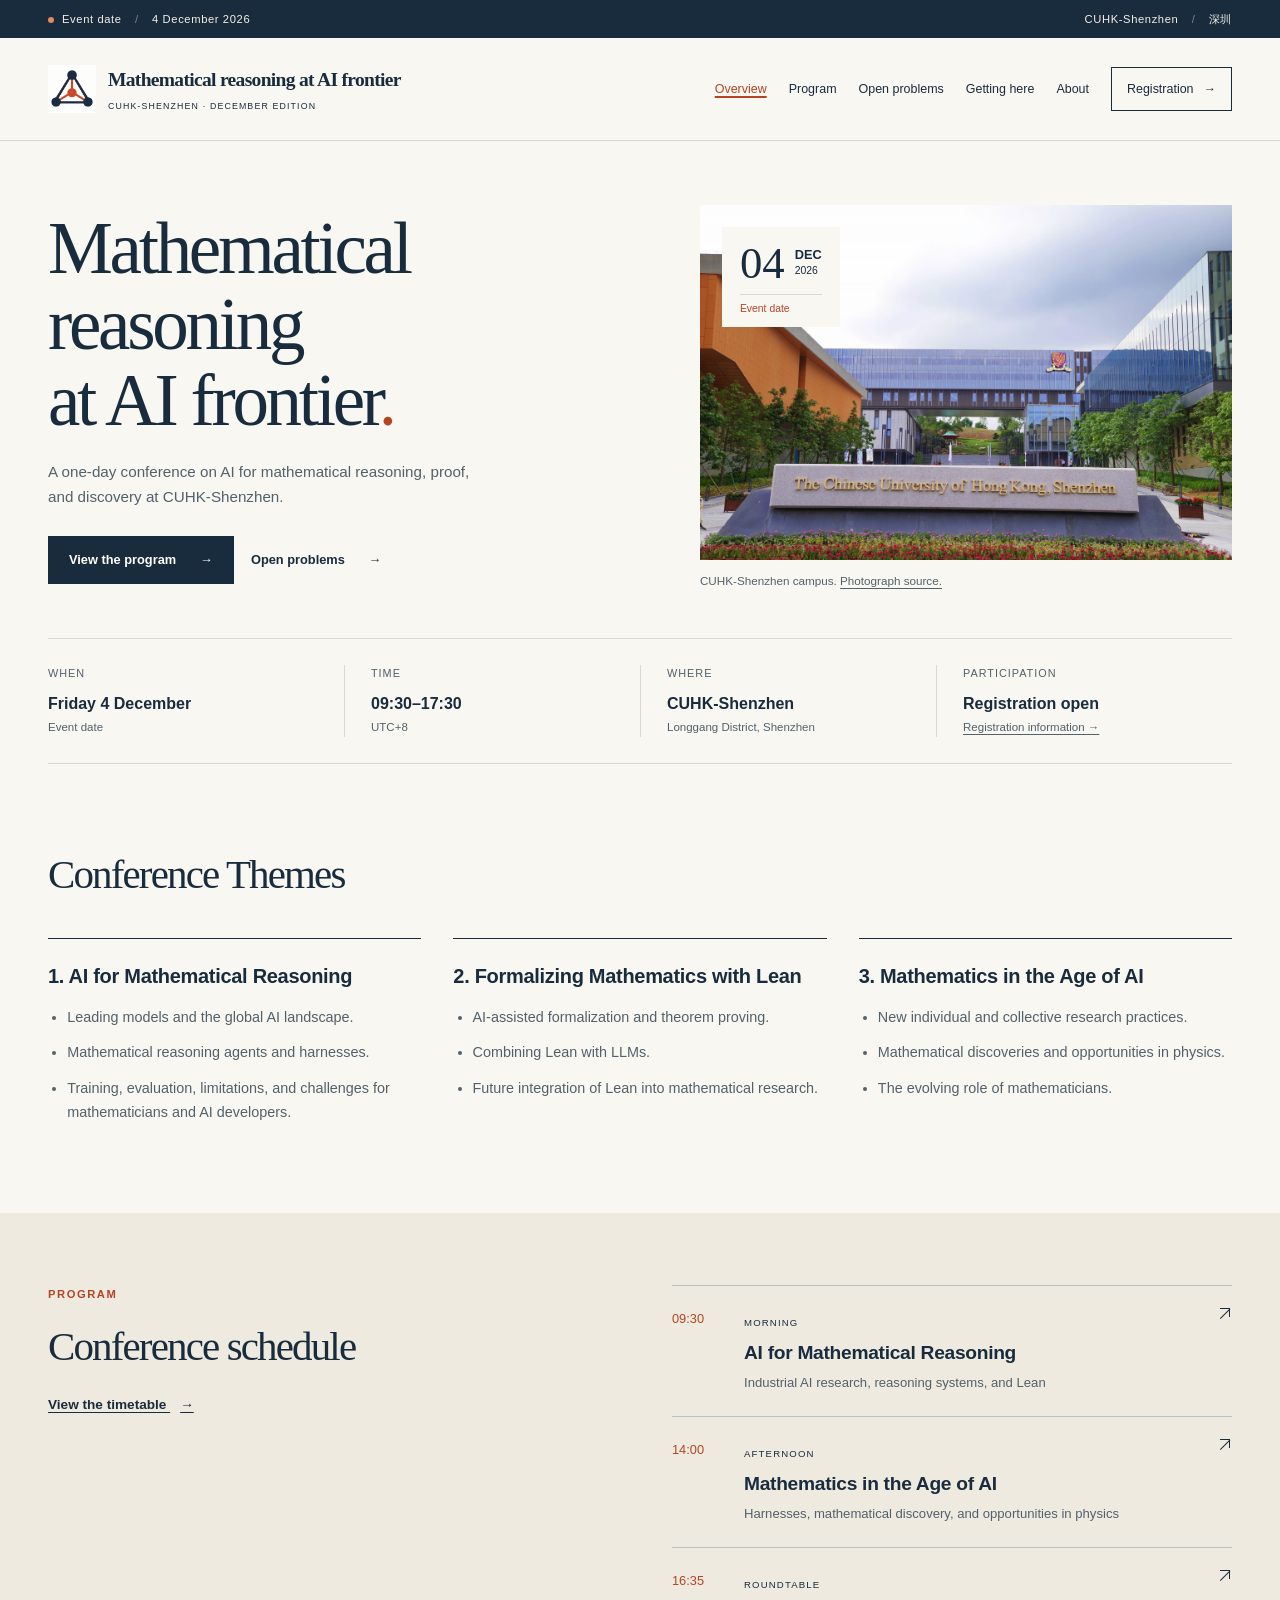
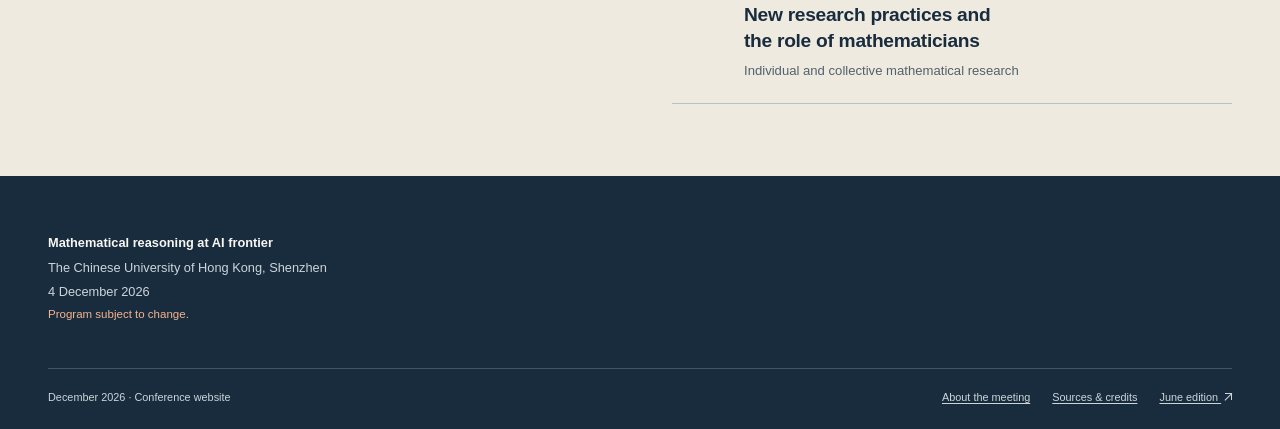
==== commit 119f6976: "Update published conference title" ====
--- a/index.html
+++ b/index.html
@@ -43,7 +43,7 @@
   <article><h3>3. Mathematics in the Age of AI</h3><ul><li>New individual and collective research practices.</li><li>Mathematical discoveries and opportunities in physics.</li><li>The evolving role of mathematicians.</li></ul></article>
  </div>
 </section>
-<section class="program-peek"><div class="container split-section"><div><h2>Conference schedule</h2><a class="text-link" href="program.html">View the timetable <span aria-hidden="true">→</span></a></div><div class="day-outline"><a href="program.html#morning"><span class="outline-time">09:30</span><div><small>MORNING</small><h3>AI for Mathematical Reasoning</h3><p>Industrial AI research, reasoning systems, and Lean</p></div><span class="external-arrow" aria-hidden="true"></span></a><a href="program.html#afternoon"><span class="outline-time">14:00</span><div><small>AFTERNOON</small><h3>Mathematics in the Age of AI</h3><p>Harnesses, mathematical discovery, and opportunities in physics</p></div><span class="external-arrow" aria-hidden="true"></span></a><a href="program.html#roundtable"><span class="outline-time">16:35</span><div><small>ROUNDTABLE</small><h3>New research practices and the role of mathematicians</h3><p>Individual and collective mathematical research</p></div><span class="external-arrow" aria-hidden="true"></span></a></div></div></section>
+<section class="program-peek"><div class="container split-section"><div><div class="eyebrow">PROGRAM</div><h2>Conference schedule</h2><a class="text-link" href="program.html">View the timetable <span aria-hidden="true">→</span></a></div><div class="day-outline"><a href="program.html#morning"><span class="outline-time">09:30</span><div><small>MORNING</small><h3>AI for Mathematical Reasoning</h3><p>Industrial AI research, reasoning systems, and Lean</p></div><span class="external-arrow" aria-hidden="true"></span></a><a href="program.html#afternoon"><span class="outline-time">14:00</span><div><small>AFTERNOON</small><h3>Mathematics in the Age of AI</h3><p>Harnesses, mathematical discovery, and opportunities in physics</p></div><span class="external-arrow" aria-hidden="true"></span></a><a href="program.html#roundtable"><span class="outline-time">16:35</span><div><small>ROUNDTABLE</small><h3>New research practices and the role of mathematicians</h3><p>Individual and collective mathematical research</p></div><span class="external-arrow" aria-hidden="true"></span></a></div></div></section>
 
 </main>
 <footer class="site-footer"><div class="container footer-top"><div class="footer-details"><strong>Mathematical reasoning at AI frontier</strong><span>The Chinese University of Hong Kong, Shenzhen</span><span data-event-date>4 December 2026</span><small>Program subject to change.</small></div></div><div class="container footer-bottom"><span>December 2026 · Conference website</span><div><a href="about.html?v=jingbang-profile">About the meeting</a><a href="credits.html">Sources &amp; credits</a><a href="https://rybindmitry.github.io/events/ai-math-day.html" target="_blank" rel="noopener noreferrer">June edition&nbsp;<span class="external-arrow" aria-hidden="true"></span></a></div></div></footer><div class="toast" role="status" aria-live="polite"></div>
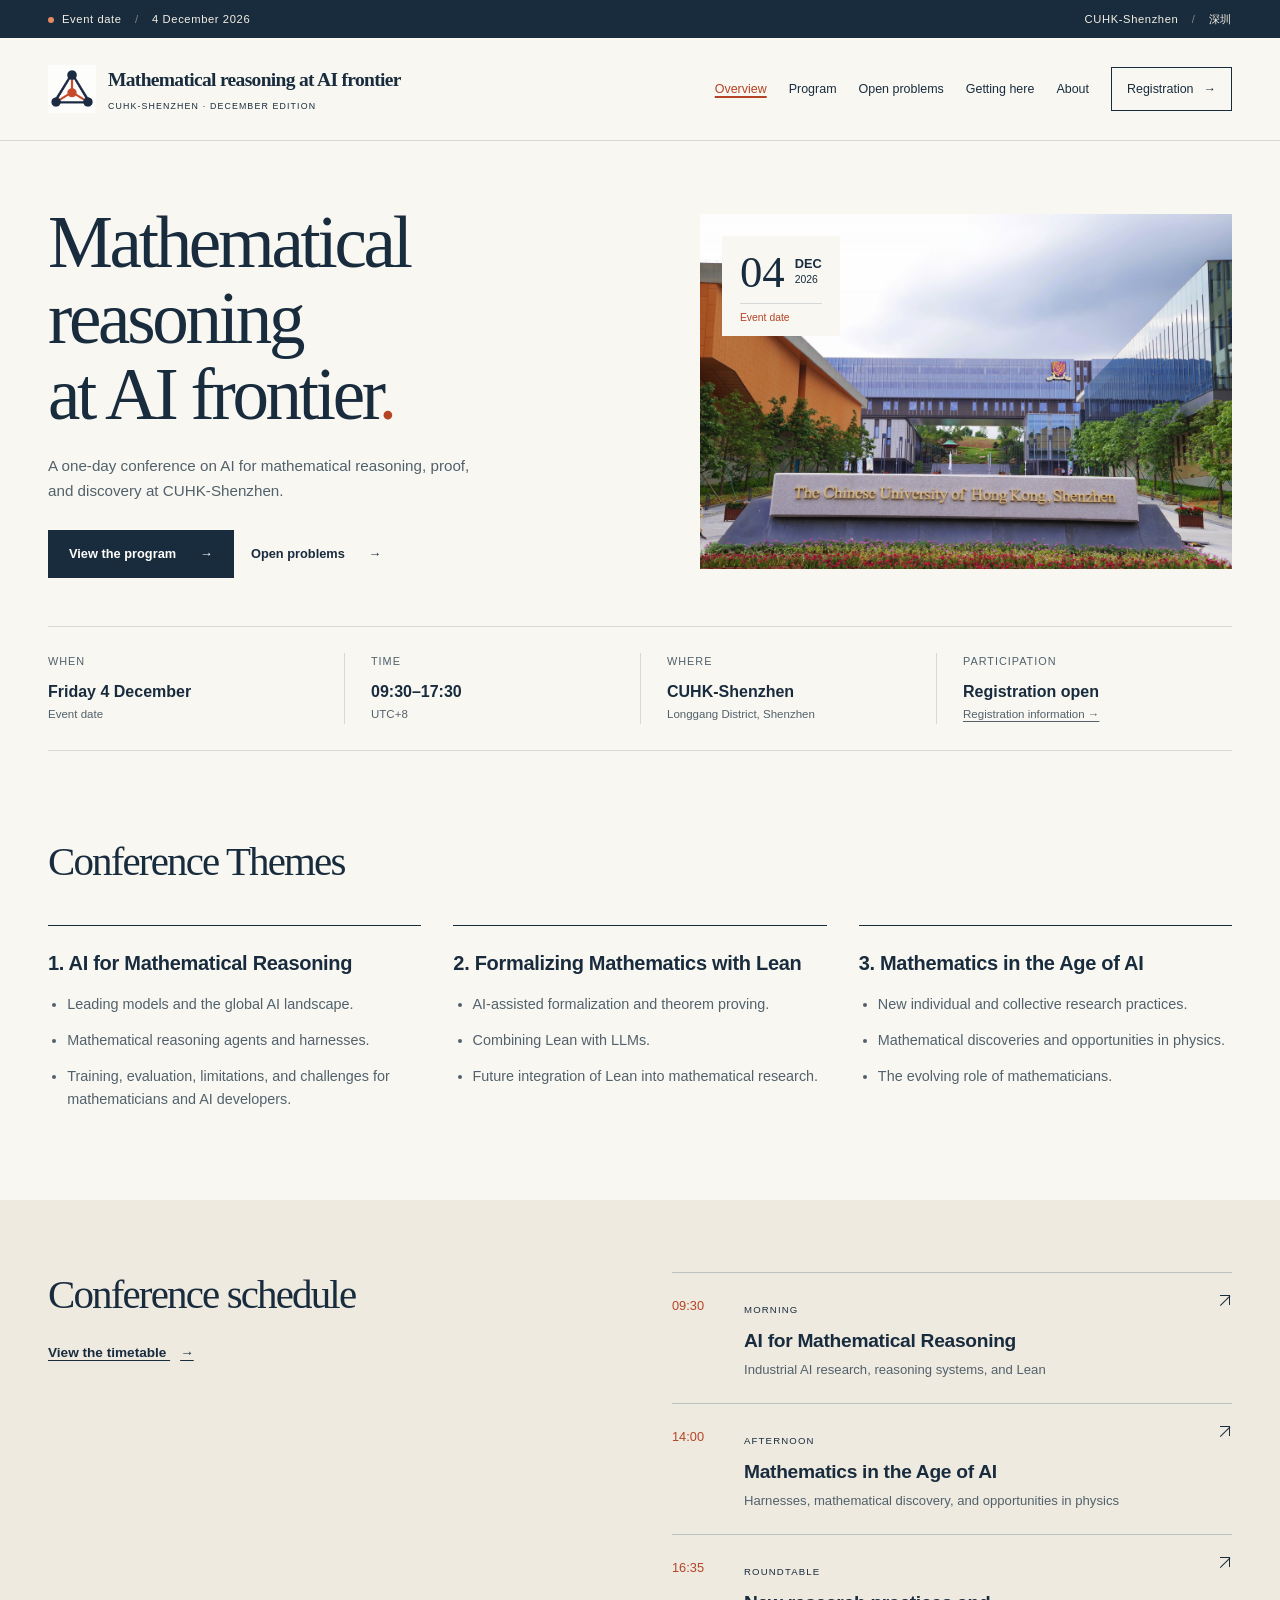
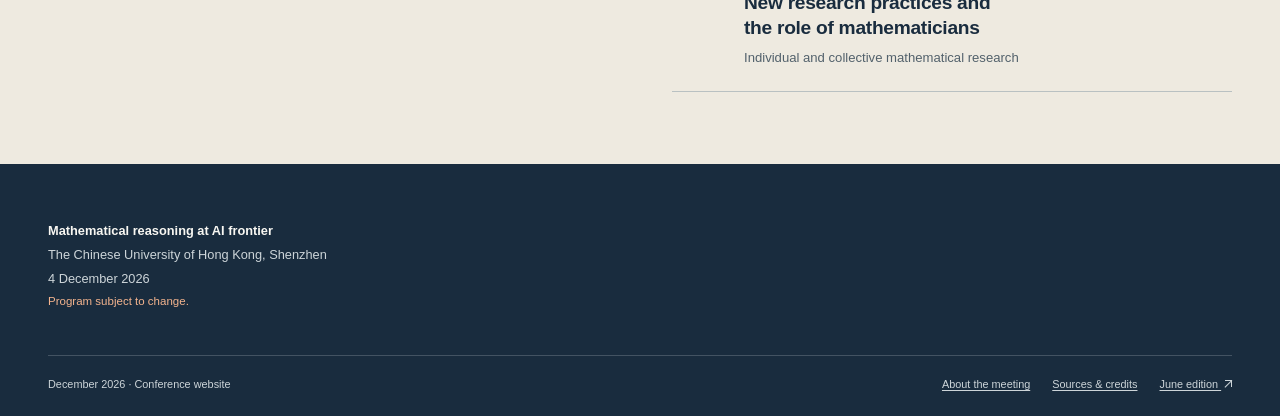
==== commit ace2c2ff: "Remove requested organiser biography and campus caption" ====
--- a/index.html
+++ b/index.html
@@ -32,7 +32,7 @@
 
 <section class="hero container">
  <div class="hero-copy"><h1>Mathematical reasoning<br>at AI frontier<span class="orange-dot">.</span></h1><p class="hero-description">A one-day conference on AI for mathematical reasoning, proof, and discovery at CUHK-Shenzhen.</p><div class="actions"><a class="button button-primary" href="program.html">View the program <span aria-hidden="true">→</span></a><a class="button button-text" href="problems.html">Open problems <span aria-hidden="true">→</span></a></div></div>
- <figure class="hero-figure"><div class="hero-art-wrap hero-photo-wrap"><img src="assets/images/cuhk-shenzhen.jpg" alt="CUHK-Shenzhen campus buildings and the university name on the entrance sign" width="2560" height="1709" fetchpriority="high"><div class="date-stamp"><span data-date-day>04</span><div><strong data-date-month>DEC</strong><small data-date-year>2026</small></div><small class="stamp-label" data-date-status>Event date</small></div></div><figcaption>CUHK-Shenzhen campus. <a href="credits.html#campus-photo">Photograph source.</a></figcaption></figure>
+ <figure class="hero-figure"><div class="hero-art-wrap hero-photo-wrap"><img src="assets/images/cuhk-shenzhen.jpg" alt="CUHK-Shenzhen campus buildings and the university name on the entrance sign" width="2560" height="1709" fetchpriority="high"><div class="date-stamp"><span data-date-day>04</span><div><strong data-date-month>DEC</strong><small data-date-year>2026</small></div><small class="stamp-label" data-date-status>Event date</small></div></div></figure>
 </section>
 <div class="container"><dl class="event-strip"><div><dt>When</dt><dd><span data-event-weekday>Friday, 4 December</span><small data-date-status>Event date</small></dd></div><div><dt>Time</dt><dd><span data-event-hours>09:30–17:30</span><small>UTC+8</small></dd></div><div><dt>Where</dt><dd>CUHK-Shenzhen<small>Longgang District, Shenzhen</small></dd></div><div><dt>Participation</dt><dd><span data-registration-state>Registration open</span><small><a href="registration.html?v=participation-link">Registration information →</a></small></dd></div></dl></div>
 <section class="section container" aria-labelledby="conference-themes">
@@ -43,7 +43,7 @@
   <article><h3>3. Mathematics in the Age of AI</h3><ul><li>New individual and collective research practices.</li><li>Mathematical discoveries and opportunities in physics.</li><li>The evolving role of mathematicians.</li></ul></article>
  </div>
 </section>
-<section class="program-peek"><div class="container split-section"><div><div class="eyebrow">PROGRAM</div><h2>Conference schedule</h2><a class="text-link" href="program.html">View the timetable <span aria-hidden="true">→</span></a></div><div class="day-outline"><a href="program.html#morning"><span class="outline-time">09:30</span><div><small>MORNING</small><h3>AI for Mathematical Reasoning</h3><p>Industrial AI research, reasoning systems, and Lean</p></div><span class="external-arrow" aria-hidden="true"></span></a><a href="program.html#afternoon"><span class="outline-time">14:00</span><div><small>AFTERNOON</small><h3>Mathematics in the Age of AI</h3><p>Harnesses, mathematical discovery, and opportunities in physics</p></div><span class="external-arrow" aria-hidden="true"></span></a><a href="program.html#roundtable"><span class="outline-time">16:35</span><div><small>ROUNDTABLE</small><h3>New research practices and the role of mathematicians</h3><p>Individual and collective mathematical research</p></div><span class="external-arrow" aria-hidden="true"></span></a></div></div></section>
+<section class="program-peek"><div class="container split-section"><div><h2>Conference schedule</h2><a class="text-link" href="program.html">View the timetable <span aria-hidden="true">→</span></a></div><div class="day-outline"><a href="program.html#morning"><span class="outline-time">09:30</span><div><small>MORNING</small><h3>AI for Mathematical Reasoning</h3><p>Industrial AI research, reasoning systems, and Lean</p></div><span class="external-arrow" aria-hidden="true"></span></a><a href="program.html#afternoon"><span class="outline-time">14:00</span><div><small>AFTERNOON</small><h3>Mathematics in the Age of AI</h3><p>Harnesses, mathematical discovery, and opportunities in physics</p></div><span class="external-arrow" aria-hidden="true"></span></a><a href="program.html#roundtable"><span class="outline-time">16:35</span><div><small>ROUNDTABLE</small><h3>New research practices and the role of mathematicians</h3><p>Individual and collective mathematical research</p></div><span class="external-arrow" aria-hidden="true"></span></a></div></div></section>
 
 </main>
 <footer class="site-footer"><div class="container footer-top"><div class="footer-details"><strong>Mathematical reasoning at AI frontier</strong><span>The Chinese University of Hong Kong, Shenzhen</span><span data-event-date>4 December 2026</span><small>Program subject to change.</small></div></div><div class="container footer-bottom"><span>December 2026 · Conference website</span><div><a href="about.html?v=jingbang-profile">About the meeting</a><a href="credits.html">Sources &amp; credits</a><a href="https://rybindmitry.github.io/events/ai-math-day.html" target="_blank" rel="noopener noreferrer">June edition&nbsp;<span class="external-arrow" aria-hidden="true"></span></a></div></div></footer><div class="toast" role="status" aria-live="polite"></div>
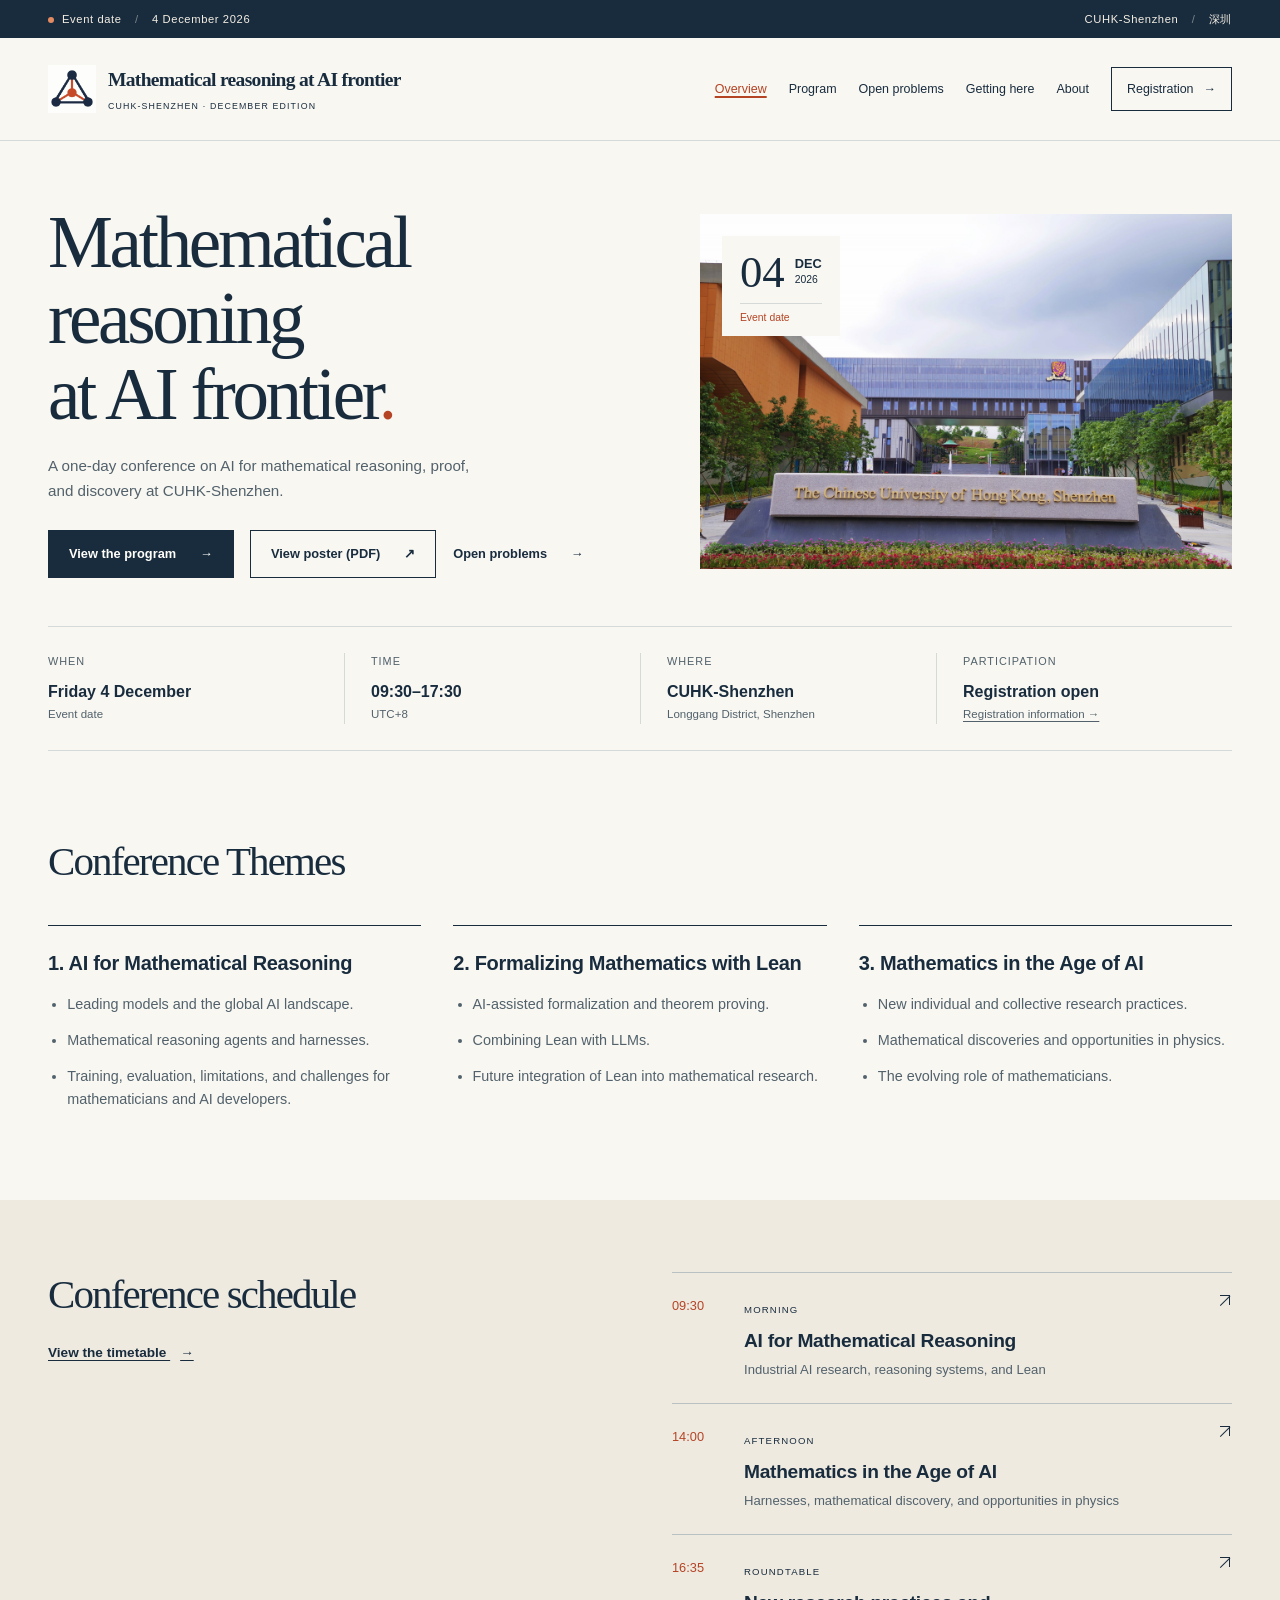
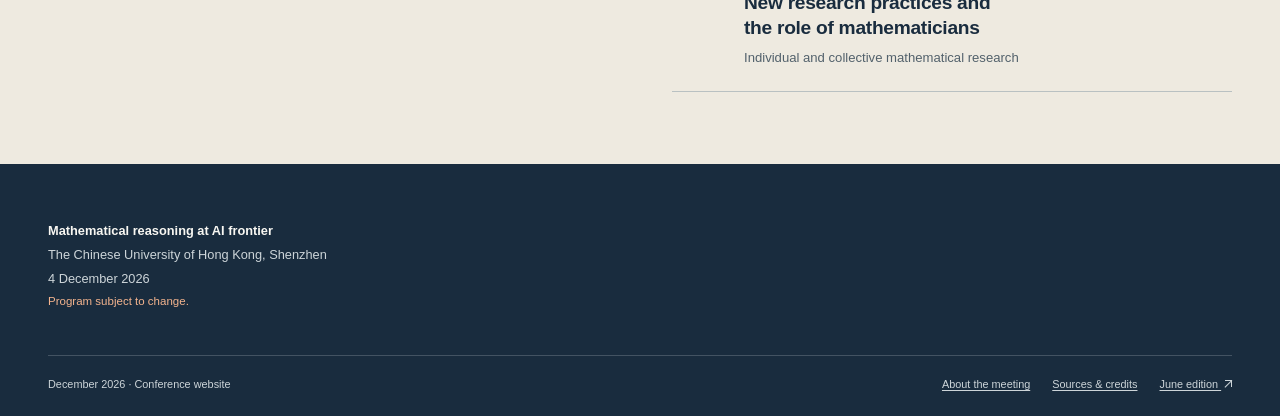
==== commit dee22af6: "Add workshop poster sources, compiled PDF, and homepage link" ====
--- a/index.html
+++ b/index.html
@@ -31,7 +31,7 @@
 <main id="main" tabindex="-1">
 
 <section class="hero container">
- <div class="hero-copy"><h1>Mathematical reasoning<br>at AI frontier<span class="orange-dot">.</span></h1><p class="hero-description">A one-day conference on AI for mathematical reasoning, proof, and discovery at CUHK-Shenzhen.</p><div class="actions"><a class="button button-primary" href="program.html">View the program <span aria-hidden="true">→</span></a><a class="button button-text" href="problems.html">Open problems <span aria-hidden="true">→</span></a></div></div>
+ <div class="hero-copy"><h1>Mathematical reasoning<br>at AI frontier<span class="orange-dot">.</span></h1><p class="hero-description">A one-day conference on AI for mathematical reasoning, proof, and discovery at CUHK-Shenzhen.</p><div class="actions"><a class="button button-primary" href="program.html">View the program <span aria-hidden="true">→</span></a><a class="button button-outline" href="poster/AI_Maths_Workshop_Poster.pdf" type="application/pdf" target="_blank" rel="noopener noreferrer">View poster (PDF) <span aria-hidden="true">↗</span></a><a class="button button-text" href="problems.html">Open problems <span aria-hidden="true">→</span></a></div></div>
  <figure class="hero-figure"><div class="hero-art-wrap hero-photo-wrap"><img src="assets/images/cuhk-shenzhen.jpg" alt="CUHK-Shenzhen campus buildings and the university name on the entrance sign" width="2560" height="1709" fetchpriority="high"><div class="date-stamp"><span data-date-day>04</span><div><strong data-date-month>DEC</strong><small data-date-year>2026</small></div><small class="stamp-label" data-date-status>Event date</small></div></div></figure>
 </section>
 <div class="container"><dl class="event-strip"><div><dt>When</dt><dd><span data-event-weekday>Friday, 4 December</span><small data-date-status>Event date</small></dd></div><div><dt>Time</dt><dd><span data-event-hours>09:30–17:30</span><small>UTC+8</small></dd></div><div><dt>Where</dt><dd>CUHK-Shenzhen<small>Longgang District, Shenzhen</small></dd></div><div><dt>Participation</dt><dd><span data-registration-state>Registration open</span><small><a href="registration.html?v=participation-link">Registration information →</a></small></dd></div></dl></div>
